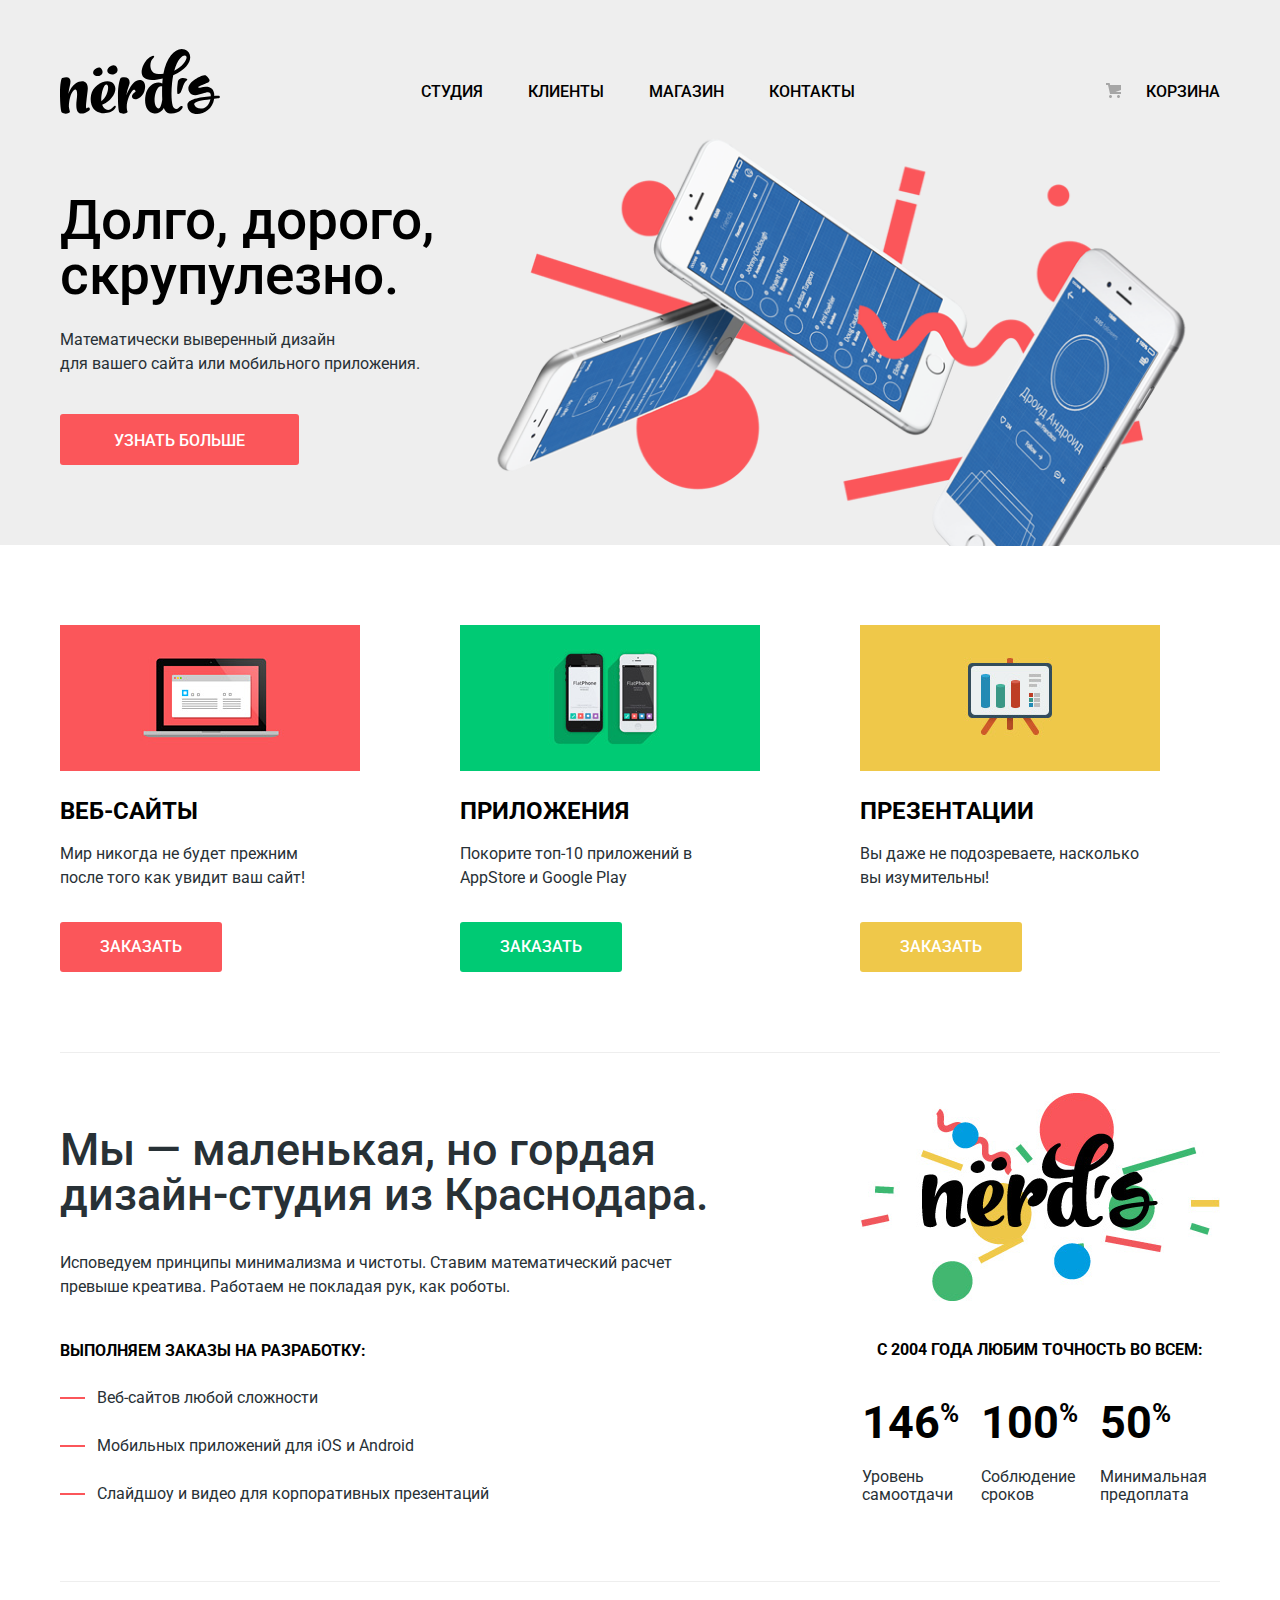
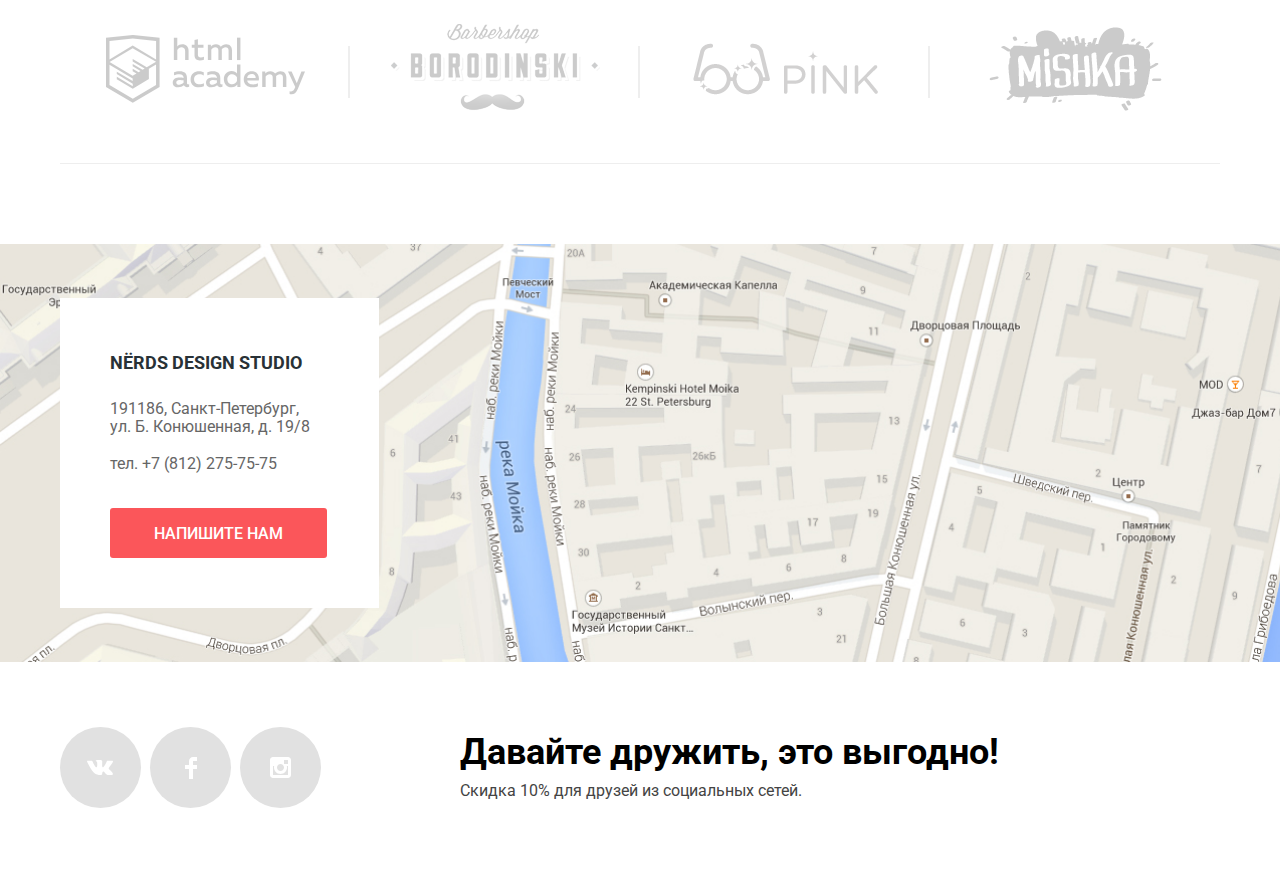
==== index.html @ edcdc03e "Закончил пиксель перфект на главной и каталоге" ====
<!DOCTYPE html>
<html class="page" lang="ru">
  <head>
    <meta charset="utf-8">
    <title>HTML Academy: Нёрдс</title>
    <link href="https://fonts.googleapis.com/css2?family=Roboto:wght@400;500;700&display=swap" rel="stylesheet">
    <link rel="stylesheet" type="text/css" href="css/style.css">
  </head>
  <body class="page-body">
    <header class="main-header">
      <div class="wrapper">
        <nav class="header-nav">
          <a class="header-logo" href="#">
            <svg width="160" height="66" viewBox="0 0 160 66" fill="none" xmlns="http://www.w3.org/2000/svg">
              <path class="nerds-logo" fill-rule="evenodd" clip-rule="evenodd" d="M48.031 24.783C51.682 28.757 59.647 25.158 57.062 19.861C55.336 16.305 52.75 17.13 50.904 18.041C47.208 19.82 46.509 23.088 48.031 24.783ZM42.105 22.002C44.481 26.868 37.168 30.173 33.813 26.523C32.415 24.968 33.058 21.963 36.449 20.33C38.146 19.494 40.522 18.734 42.105 22.002ZM157.936 50.374C156.715 50.5332 155.442 50.6425 154.221 50.7474L154.179 50.751V50.807C151.764 68.171 127.991 71.038 127.4 57.406C127.131 51.239 138.993 49.456 150.798 48.318C151.007 42.9112 147.233 44.1234 142.648 45.5959C137.829 47.1437 132.115 48.979 129.19 43.717C124.171 34.692 143.822 25.779 145.918 27.615C152.271 33.1766 149.4 34.2063 144.727 35.8824L144.539 35.95C135.049 39.36 138.748 40.057 140.028 39.676C147.597 37.423 154.394 38.636 154.34 47.993C154.955 47.9419 155.557 47.9025 156.154 47.8634L156.154 47.8634C156.807 47.8207 157.452 47.7784 158.097 47.722C160.403 47.507 160.564 50.157 157.936 50.374ZM150.422 51.13C141.298 52.158 133.409 53.566 134.269 56.485C135.985 62.058 147.846 63.303 150.422 51.13ZM117.79 34.23C116.975 39.88 116.996 45.881 117.678 45.918C118.012 45.937 119.982 45.572 120.617 44.411C121.226 43.2934 121.794 41.7543 122.388 40.141L122.388 40.1409L122.388 40.1409L122.388 40.1408L122.388 40.1407L122.388 40.1406L122.388 40.1405C123.586 36.8907 124.895 33.3397 126.883 32.324C129.725 30.873 118.795 27.279 117.79 34.23ZM28.883 62.666C20.964 68.004 14.664 66.825 16.671 51.818C18.121 40.914 15.723 40.297 13.549 42.376C10.704 45.073 8.921 52.099 8.865 58.788C9.12323 60.3951 9.45828 61.9889 9.869 63.564C10.203 65.194 4.962 66.879 1.895 64.575C0.837 63.79 0 55.865 0 45.131C0 36.307 1.171 30.236 2.23 29.956C10.259 27.765 11.542 31.304 9.813 37.937C9.12537 40.5343 8.65871 43.1851 8.418 45.861C10.091 41.197 12.489 37.376 15.221 35.688C22.637 31.024 28.826 33.215 27.655 42.489C25.648 59.069 25.481 61.316 27.265 60.024C29.496 58.45 30.945 61.262 28.883 62.666ZM41.766 65.142C47.176 65.761 52.807 64.074 54.982 60.59C56.821 57.667 55.316 56.655 53.197 59.015C48.737 64.131 44.109 61.826 42.158 56.655L42.66 56.487C52.082 52.721 57.992 42.493 54.257 36.704C49.126 28.723 33.069 35.86 31.061 47.045C29.221 57.386 34.016 64.299 41.766 65.142ZM41.377 53.172C47.232 49.013 49.183 39.852 47.566 37.267C45.838 34.57 42.492 38.784 41.321 49.013C41.21 50.474 41.21 51.878 41.377 53.172ZM77.125 51.051C79.188 50.376 81.494 48.499 83.091 45.992C83.538 45.289 83.914 44.657 84.43 43.012C84.3675 43.2111 84.3915 43.1204 84.4509 42.8953C84.5588 42.4863 84.7839 41.6335 84.82 41.271C84.82 41.215 84.876 40.932 84.932 40.822C86.157 33.965 81.921 30.086 76.065 33.009C72.776 34.638 68.706 40.822 66.253 47.51C66.866 43.912 67.925 40.484 69.096 37.111C71.103 31.154 67.368 28.119 60.956 29.862C59.896 30.143 57.945 37.955 57.945 46.779C57.945 57.513 58.503 63.695 59.562 64.483C62.628 66.843 68.092 65.101 67.535 63.527C67.3189 62.9291 67.1554 62.3284 66.9926 61.7303L66.977 61.673C66.977 61.504 66.977 61.335 66.922 61.167C65.861 54.196 69.933 44.532 73.278 41.946C74.17 41.215 75.396 41.721 75.564 43.632C72.832 44.981 71.94 47.342 71.94 48.353C71.94 51.107 74.727 51.781 77.125 51.051Z" fill="black"/>
              <path  class="nerds-logo" fill-rule="evenodd" clip-rule="evenodd" d="M113.207 27.161C112.726 29.6539 112.354 32.1666 112.092 34.692C111.033 44.752 111.48 53.688 112.705 57.678C113.431 59.815 116.162 62.624 118.783 59.701C121.626 56.498 124.75 58.352 120.957 62.117C118.617 64.422 114.268 65.995 109.918 65.545C106.795 65.152 104.9 63.13 103.784 60.04C103.34 60.938 102.837 61.725 102.224 62.342C100.105 64.535 97.539 65.772 94.25 65.434C87.613 64.704 83.712 57.511 85.551 47.281C87.503 36.49 96.87 32.556 102.279 35.424C102.391 34.075 102.502 32.725 102.614 31.32C102.642 31.1795 102.655 31.039 102.669 30.8985C102.683 30.758 102.697 30.6175 102.724 30.477C101.079 30.8387 99.424 31.1575 97.762 31.433C73.787 35.423 82.04 15.864 87.894 10.75C94.53 5.017 95.254 8.895 93.191 10.188C89.511 12.548 87.894 26.093 98.432 26.093C100.161 26.093 101.778 25.981 103.394 25.812C106.685 7.49 116.665 -1.391 124.75 1.532C133.726 4.792 132.779 19.067 113.207 27.161ZM102.279 51.554C102.055 48.012 102.055 44.022 102.112 39.918C102.112 39.6576 102.127 39.3974 102.141 39.1449C102.155 38.9068 102.168 38.6754 102.168 38.457C98.822 36.939 95.533 42.11 94.695 49.249C93.749 57.622 97.483 62.062 99.603 60.04C101.22 58.409 102.056 53.237 102.279 51.554ZM126.365 8.389C124.581 5.747 118.058 8.951 114.267 22.721C123.802 18.167 127.593 10.299 126.365 8.389Z" fill="black"/>
            </svg>
          </a>
          <ul class="main-nav">
            <li class="main-nav-item"><a href="#">Студия</a></li>
            <li class="main-nav-item"><a href="#">Клиенты</a></li>
            <li class="main-nav-item"><a href="catalog.html">Магазин</a></li>
            <li class="main-nav-item"><a href="#">Контакты</a></li>
          </ul>
          <a class="cart" href="#">Корзина</a>  
        </nav>
      </div>
    </header>

    <main class="index-main">
     
      <h1 class="visually-hidden">Дизайн студия Nerds</h1>

      <section class="promo">
        <div class="wrapper">
          <div class="slider">
              <div class="slide slide1 active-slide">
                <div class="promo-logo">
                  <img src="img/nerds-index-slide1 1.png" width="760" height="431" alt="">
                </div>
                <div class="promo-text">
                  <h2 class="visually-hidden">Описание студии Nerds</h2>
                  <p class="promo-title">Долго, дорого, скрупулезно.</p>
                  <p>Математически выверенный дизайн <br>
                  для вашего сайта или мобильного приложения.</p>
                  <a class="btn btn-primary" href="catalog.html">Узнать больше</a>
                </div>  
              </div>  
            <div class="slide slide2">
              <div class="promo-logo">
                <img src="img/nerds-index-slide2 1.png" width="760" height="431" alt="">
              </div>
              <div class="promo-text">
                  <p class="promo-title">Любим математику как никто другой.</p>
                  <p>Никакого креатива, только математические формулы для расчета идеальных пропорций</p>
                  <a class="btn btn-primary" href="catalog.html">Узнать больше</a>
               </div>  
            </div> 
              <div class="slide slide3">
                <div class="promo-logo">
                  <img src="img/nerds-index-slide3 1.png" width="760" height="431" alt="">
                </div>
                <div class="promo-text">
                    <p class="promo-title">Только ночь, только хардкор</p>
                    <p>Работать днем, как все? Мы против этого.<br>
                      Ближе к полуночи работа только начинается.</p>
                    <a class="btn btn-primary" href="catalog.html">Узнать больше</a>
                  </div>  
              </div>
            </div>
          </div>  
          </div>
        </div>   
      </section>

    <section class="service wrapper">
      <h2 class="visually-hidden">Услуги студии Nerds</h2>
      <ul class="service-list">
        <li class="service-list-item">
          <img src="img/web-site.png" width="300" height="146" alt="web-сайты">
          <h3 class="service-title">Веб-сайты</h3>
          <p>Мир никогда не будет прежним после того как увидит ваш сайт!</p>
          <a href="#" class="btn btn-primary">Заказать</a>
        </li>
        <li class="service-list-item">
          <img src="img/app.png" width="300" height="146" alt="Мобильные приложения">
          <h3 class="service-title">Приложения</h3>
          <p>Покорите топ-10 приложений в AppStore и Google Play</p>
          <a href="#" class="btn btn-order-app">Заказать</a>
        </li>
        <li class="service-list-item">
          <img src="img/presentation.png" width="300" height="146" alt="Презентации">
          <h3 class="service-title">Презентации</h3>
          <p>Вы даже не подозреваете, насколько вы изумительны!</p>
          <a href="#" class="btn btn-order-presentation">Заказать</a>
        </li>
      </ul>
    </section>

    <section class="about-us  wrapper">
      <h2 class="visually-hidden">Информаия о студии Nerds</h2> 
        <div class="about-us-info">
          <div class="about-us-describe">
            <p class="about-us-title">Мы — маленькая, но гордая дизайн-студия из Краснодара.</p>
            <p class="about-us-text">Исповедуем принципы минимализма и чистоты. Ставим математический расчет превыше креатива. Работаем не покладая рук, как роботы.</p>
          </div>
          <div class="about-us-services">
            <p class="about-us-subtitle">Выполняем заказы на разработку:</p>
            <ul class="product-list">
               <li class="product-list-item">Веб-сайтов любой сложности</li>
               <li class="product-list-item">Мобильных приложений для iOS и Android</li>
               <li class="product-list-item">Слайдшоу и видео для корпоративных презентаций</li>
             </ul> 
         </div>
        </div>
        <div class="about-us-media">
          <div class="about-us-logo">
            <img src="img/nerds-illustration.png" width="360" height="280" alt="Логотип">
          </div>
          <div class="about-us-static">
            <p class="about-us-subtitle">С 2004 года Любим точность во всем:</p>
            <table class="stats">
              <tr>
                <th>146<sup>%</sup></th>
                <th>100<sup>%</sup></th>
                <th>50<sup>%</sup></th>
              </tr>
              <tr>
                <td>Уровень самоотдачи</td>
                <td>Соблюдение сроков</td>
                <td>Минимальная предоплата</td>
              </tr>
            </table>
          </div>
        </div>
    </section>

    <section class="our-clients wrapper">
      <h2 class="visually-hidden">Клиенты студии Nerds</h2>
      <ul class="our-clients-list">
        <li class="our-clients-item">
          <a href="https://htmlacademy.ru/intensive/htmlcss">
            <img src="img/html-academy-logo.svg" width="199" height="67" alt="Логотип HTML-Academy">
          </a>
        </li>
        <li class="our-clients-item">
          <a href="#">
            <img src="img/borodinsky-logo.png" width="209" height="90" alt="Логотип барбершопа">
          </a>
        </li>
        <li class="our-clients-item">
          <a href="#">
            <img src="img/pink-logo.png" width="185" height="52" alt="Логотп pink">
          </a>
        </li>
        <li class="our-clients-item">
          <a href="#">
            <img src="img/mishka-logo.png" width="173" height="84" alt="Логотип Mishka">
          </a>
        </li>
      </ul>
    </section>
  </main>

    <footer class="footer">
      <div class="footer-map">
        <div class="wrapper">
          <section class="footer-contacts">
            <h2 class="visually-hidden">Контакты дизайн-студии Nerds</h2>
            <h3 class="footer-title">NЁRDS DESIGN STUDIO</h3>
            <p class="footer-addres">191186, Санкт-Петербург,<br>
            ул. Б. Конюшенная, д. 19/8</p>
            <a class="footer-phone-number" href="tel:+78122757575">тел. +7 (812) 275-75-75</a>
            <a class="btn btn-primary"href="#">Напишите нам</a>
          </section>
        </div>
      </div>
      <section class="footer-social wrapper">
        <div class="footer-social-info">
          <h2 class="footer-social-title">Давайте дружить, это выгодно!</h2>
          <p>Скидка 10% для друзей из социальных сетей.</p>
        </div>
        <ul class="social-links">
          <li class="social-link-item">
            <a class="social-btn" href="#">
              <svg width="27" height="15" viewBox="0 0 27 15" fill="none" xmlns="http://www.w3.org/2000/svg">
              <path d="M16.138 11.51C17.094 11.201 18.318 13.55 19.621 14.449C20.599 15.13 21.348 14.983 21.348 14.983L24.821 14.933C24.821 14.933 26.636 14.821 25.778 13.379C25.707 13.259 25.275 12.31 23.193 10.357C21.016 8.31404 21.311 8.64504 23.932 5.11304C25.529 2.96004 26.168 1.64504 25.968 1.08504C25.776 0.546037 24.603 0.686037 24.603 0.686037L20.69 0.713037C20.309 0.714037 19.986 0.832037 19.839 1.22804C19.836 1.23204 19.218 2.89404 18.394 4.30704C16.653 7.29604 15.958 7.45504 15.67 7.26804C15.009 6.83504 15.176 5.53104 15.176 4.60404C15.176 1.70704 15.608 0.499037 14.33 0.187037C13.903 0.0830374 13.591 0.0150374 12.502 0.00503741C11.11 -0.0159626 9.92797 0.00503743 9.25797 0.334037C8.81297 0.557037 8.47197 1.04604 8.67897 1.07404C8.93897 1.10904 9.52197 1.23404 9.83397 1.66004C10.235 2.21204 10.223 3.44904 10.223 3.44904C10.223 3.44904 10.452 6.86004 9.68297 7.28304C9.15497 7.57304 8.43297 6.98104 6.87997 4.26704C6.08697 2.87904 5.48797 1.34504 5.48797 1.34504C5.48797 1.34504 5.37197 1.06004 5.16197 0.904037C4.91197 0.719037 4.56197 0.660037 4.56197 0.660037L0.84797 0.684037C0.84797 0.684037 0.28997 0.700037 0.0849697 0.946037C-0.0970303 1.16404 0.0699697 1.61404 0.0699697 1.61404C0.0699697 1.61404 2.97897 8.49504 6.27297 11.961C9.29297 15.143 12.725 14.932 12.725 14.932H14.28C14.28 14.932 14.749 14.878 14.989 14.62C15.213 14.38 15.203 13.929 15.203 13.929C15.203 13.929 15.172 11.82 16.138 11.51Z" fill="white"/>
              </svg>
            </a>
          </li>
          <li class="social-link-item">
            <a class="social-btn" href="#">Фейсбук
              <svg width="12" height="22" viewBox="0 0 12 22" fill="none" xmlns="http://www.w3.org/2000/svg">
                <path d="M12 4V0H8C5.79086 0 4 1.79086 4 4V8H0V12H4V22H8V12H12V8H8V4H12Z" fill="white"/>
              </svg>
            </a>
          </li>
          <li class="social-link-item">
            <a  class="social-btn social-inst"href="#">Инстаграм
              <svg width="21" height="21" viewBox="0 0 21 21" fill="none" xmlns="http://www.w3.org/2000/svg">
                <path fill-rule="evenodd" clip-rule="evenodd" d="M3 0H18C19.65 0 21 1.35 21 3V18C21 19.65 19.65 21 18 21H3C1.35 21 0 19.65 0 18V3C0 1.35 1.35 0 3 0ZM14 10.5C14 8.57 12.43 7 10.5 7C8.57 7 7 8.57 7 10.5C7 12.43 8.57 14 10.5 14C12.43 14 14 12.43 14 10.5ZM3 18V9H4.181C4.0626 9.49127 4.00186 9.99467 4 10.5C4 14.0899 6.91015 17 10.5 17C14.0899 17 17 14.0899 17 10.5C16.9986 9.99464 16.9379 9.49118 16.819 9H18V18H3ZM14 7H18V3H14V7Z" fill="white"/>
              </svg>
 
            </a>
          </li>
        </ul>
      </section>
    </footer>

      <section class="modal">
        <h2 class="modal-title">Напишите нам</h2>
        <form class="login-form" action="https://echo.htmlacademy.ru" method="post">
          <div class="double-form-group">
            <div class="form-group">
              <label class="" for="name">Ваше имя</label>
              <input class="" id="name" type="text" name="login" placeholder="Имя Фамилия">  
            </div>
            <div class="form-group">
              <label class="" for="email">Ваш e-mail</label>
              <input class="" id="email" type="email" name="login" placeholder="email@example.com">  
            </div>
          </div>
          <div class="form-group">
            <label class="" for="message">Текст письма:</label>
            <textarea class="" id="message" name="message"  type="text" placeholder="В свободной форме"></textarea>  
          </div>
            <button class="btn btn-primary" type="submit">Отправить</button>
        </form>
        <button type="button" class="close-btn">Закрыть</button>
      </section>  
  </body>
</html>
---- css/style.css ----
/* Variables */

:root {
  --basic-black: #000000;
  --basic-extra-dark: #283136;
  --basic-light-dark: #444444;
  --special-opacity-black: rgba(0, 0, 0, 0.4);
  --logo-active-color: #A6A6A6;
  --basic-black-darken: #666666;
  --basic-grey: #eeeeee;
  --basic-dark-grey:#DFDFDF;
  --basic-extra-grey: #D5D5D5;
  --basic-white: #ffffff;
  --special-black-opacity:rgba(0, 1, 1, 0.1);
  --special-black-opacity-25:rgba(0, 1, 1, 0.25);
  --special-black-opacity-30: rgba(0, 0, 0, 0.3);
  --special-black-opacity-60: rgba(0, 0, 0, 0.6);
  --special-white-opacity: rgba(255,255,255, 0.3);
  --special-color-for-icon-sort: #231F20;
  --special-red: #FB565A;
  --special-dark-red: #E74246;
  --special-extra-red: #D7373B;
  --special-yellow: #EFC84A;;
  --special-dark-yellow: #EAB534;;
  --special-extra-yellow: #E5A722;
  --special-green: #00CA74;
  --special-dark-green: #00BC6C;
  --special-extra-green: #00AA62;
  --special-form-border-inactiv: #D7DCDE;
  --special-form-border-hover: #B4B9BB;
  --special-form-border-error: #E74246;
  --special-social--inactive: #E1E1E1;
  --special-pagination-border: #DBDBDB;
  --special-radio-button-normal-color: rgba(77, 77, 77, 0.4);
  --special-radio-button-hover-color:  rgba(77, 77, 77, 1);
  --special-radio-button-disabled-color: rgba(77, 77, 77, 0.1);
  --special-range-color: #f1f1f1;
  --special-range-scale: #d7dcde;
  --special-range-progress-color: #00ca74;
  --special-range-toggle: #ababab;
  --special-range-toggle-shadow: #cfcfcf;
}

/* Basic-style */

.page-body{
    font-family: 'Roboto', Arial, sans-serif;
    font-size: 16px;
    line-height: 24px;
    font-weight: normal;
    color: var(--basic-extra-dark);
    background-color: var(--basic-white);
    margin: 0;
    min-height: 100%;
    display: grid;
    grid-template-rows: min-content 1fr min-content;
    align-content: start;  
}

.page{
    height: 100%;
}

.index-main{
    padding: 0 0 80px 0;
}

a{
    text-decoration:none;   
}

button{
    border: none;
}

/* position-style */

img{
    max-width: 100%;
    height: auto;
}

.wrapper{
    width: 1160px;
    padding: 0 20px;
    margin: 0 auto;
}

.visually-hidden{
    position: absolute;
    width: 1px;
    height: 1px;
    margin: -1px;
    border: 0;
    padding: 0;
    white-space: nowrap;
    clip-path: inset(100%);
    clip: rect(0 0 0 0);
    overflow: hidden;
}

/* style-btn and btn-active */

.btn{
    display: inline-block;
    text-align: center;
    padding: 19px 44px 19px 44px;
    border-radius: 3px;
    color: var(--basic-white);
    border: none;
    font-weight: 500;
    font-size: 16px;
    line-height: 18px;
    text-transform: uppercase;
    font-family: inherit;
}

.promo-text .btn{
    padding: 18px 54px 15px 54px;
}

.footer-contacts .btn{
    padding: 17px 44px 15px 44px;
}

.service-list-item .btn{
    padding: 16px 40px;
}

.filter-form .btn{
    padding: 18px 89px;
}

.product-info .btn{
    padding: 16px 75px;
}

.btn-primary{
    background-color: var(--special-red);
}

.btn-primary:hover{
    background-color: var(--special-dark-red);
}

.btn-primary:active{
    background-color: var(--special-extra-red);
    box-shadow: inset 0 3px 0 var(--special-black-opacity);
    color: var(--special-white-opacity)
}

.btn-secondary{
    background-color:var(--basic-grey);
    color:var(--basic-black);
}

.btn-secondary:hover{
    background-color: var(--basic-dark-grey);
}

.btn-secondary:active,
.btn-secondary:focus{
    background-color: var(--basic-extra-grey);
    box-shadow: inset 0 3px 0 var(--special-black-opacity);
    color: var(--special-white-opacity);
    outline:none;
}

/* style-btn and btn-active кнопки секции сервис */

.btn-order-app{
    background-color: var(--special-green);
}

.btn-order-app:hover{
    background-color: var(--special-dark-green);
}

.btn-order-app:active{
    background-color: var(--special-extra-green);
    box-shadow: inset 0 3px 0 var(--special-black-opacity);
    color: var(--special-white-opacity)
}

.btn-order-presentation{
    background-color: var(--special-yellow);
}

.btn-order-presentation:hover{
    background-color: var(--special-dark-yellow);
}

.btn-order-presentation:active{
    background-color: var(--special-extra-yellow);
    box-shadow: inset 0 3px 0 var(--special-black-opacity);
    color: var(--special-white-opacity)
}

/* style */
/* header-style */

.main-header{
    background-color: var(--basic-grey);
    margin: 0;
    padding-top: 48px;
}

.main-header .main-nav{
    list-style: none;
    margin: 0;
    margin-top: 15px;
    padding: 0;
}

.cart,
.main-nav-item a{
    color: var(--basic-black);
    font-weight: 500;
    font-size: 16px;
    line-height: 30px;
    text-transform: uppercase;
}

.cart:hover,
.main-nav-item a:hover{
    color: var(--special-red);
}

.main-nav-item{
    position: relative;
}

.cart:active,
.main-nav-item a:active{
    color: var(--special-black-opacity-30);
}

.main-nav-item.active a::before{
    position: absolute;
    bottom: -13px;
    left: 0;
    content: "";
    width: 100%;
    height: 2px;
    background-color: var( --special-red);
}

.cart{
    display: inline-block;
    position: relative;
    padding-left: 25px;
    margin-top: 15px;
}

.cart::before{
    content: "";
    width: 15px;
    height: 15px;
    background-image: url(../img/cart-icon.svg);
    background-position: center center;
    background-repeat: no-repeat;
    position: absolute;
    top: 6px;
    left: -15px;
}

/* grid-header */

.header-nav{
    display: flex;
    align-items: center;
}

.main-nav{
    display: flex;
    flex-wrap: wrap;
    align-items: center;
}

.main-nav-item{
    margin-right: 45px;
}

.main-nav-item:last-child{
    margin-right: 0;
}

.header-logo{
    margin-right: 201px;
}

.header-logo:active .nerds-logo{
    fill: var(--logo-active-color);
}
.cart{ 
    margin-left: auto;
}

/* promo-style */

.promo{
    background-color: var(--basic-grey);
    padding:0;
}

.promo .promo-title{
    font-weight: 500;
    font-size: 55px;
    line-height: 55px;
    color: var(--basic-black);
    margin: 0 0 25px 0;
}

/* grid-promo */

.slide1,
.slide3{
    display: grid;
    grid-template-columns: 404px 749px;
    width: inherit;
}

.slide2{
    display: grid;
    grid-template-columns: repeat(6,160px);
    column-gap: 40px;
}

.slide2 .promo-logo{
    grid-column-start: 3;
    grid-column-end: -1;
    grid-row-start: 1;
    grid-row-end: 2;
}

.slide2 .promo-text{
    grid-column-start: 1;
    grid-column-end: 4;
    grid-row-start: 1;
    grid-row-end: 2;
    z-index: 10;
}

.promo-logo img{
    display: block;
}

.promo-text{
    order: -1;
    padding: 72px 0 15px 0;
}

.promo p{
    margin: 0 0 38px 0;
}

.slider{
    position: relative;
    width: 100%;
    min-height: 424px;
}

.slide{
    position: absolute;
    left: 0px;
    top: 0px;
    width: 100%;
    height: 100%;
    opacity: 0;
    z-index: 1;
}

.active-slide{
    opacity: 1;
    z-index: 2;
}

/*#r_2:checked .slider-box-2{
    order: 10;
}*/
/* service-style */

.service{
    padding: 80px 0;
}

.service-title{
    font-weight: bold;
    font-size: 24px;
    line-height: 30px;
    text-transform: uppercase;
    color: var(--basic-black);
    margin: 0 0 16px 0;
}

.service-list{
    list-style: none;
    padding: 0;
    margin: 0;
}

.service-list-item{
    width: 300px;
}

.service-list-item p{
    margin: 0 0 32px 0;
    padding-right: 19px;
}

.service-list-item img{
    width: 100%;
    margin: 0 0 18px 0;
}

/* service-grid */

.service-list{
    display: grid;
    grid-template-columns: repeat(3 ,300px);
    gap: 30px 100px;
}

/* about-us-style */

.about-us-title,
.about-us-subtitle,
.about-us-text{
    margin: 0;
}

.about-us{
    padding: 40px 0 68px 0;
    border-bottom: 1px solid var(--basic-grey) ;
    border-top: 1px solid var(--basic-grey) ;
}

.about-us-title{
    font-weight: 500;
    font-size: 45px;
    line-height: 45px;
    margin-bottom: 34px;
}

.about-us-subtitle{
    font-weight: bold;
    text-transform: uppercase;
    color: var(--basic-black);
    margin-bottom: 23px;
}

.about-us-static .about-us-subtitle{
    padding-left: 17px;
}

.product-list{
    list-style: none;
    margin: 0;
    padding-left: 37px;
}

.stats{
    border: none;
    width: 100%;
}

.product-list .product-list-item{
    position: relative;
    margin-bottom: 24px;
}

.product-list .product-list-item:last-child{
    margin-bottom: 0px;
}

.product-list-item::before{
    content: " ";
    position: absolute;
    top: 50%;
    left: -37px;
    transform: translateY(-50%);
    height: 2px;
    width: 25px;
    background-color: var(--special-red);
}

.stats th{
    color: var(--basic-black);
    font-size: 45px;
    line-height: 64px;
    text-align: left;
    font-weight: bold;
    padding: 4px 0px;
    width: 120px;
}

.stats td{
    line-height: 18px;
    padding: 7px 0px;
}

th sup{
    font-weight: bold;
    font-size: 26px;
    line-height: 40px;
    color: inherit;
}

/* about-us-grid */

.about-us{
    display: flex;
    justify-content: space-between;
}

.about-us-info{
    padding-top: 34px;
    max-width: 651px;
}

.about-us-media{
    width: 360px;
}

.about-us-info,
.about-us-media{
    display: flex;
    flex-direction: column;
}

.about-us-services{
    padding-top: 40px;
}

.about-us-static{
    padding: 30px 0 0 0;
}

/* our-clients-style */

.our-clients{
    padding: 42px 0;
    border-bottom: 1px solid var(--basic-grey);
}

.our-clients-list{
    list-style: none;
    padding: 0;
    margin: 0;
}

.our-clients-item:not(:last-child):not(:nth-child(4n))::after{ 
   content: "";
   position: absolute;
   right: 0;
   top: 22px;
   width: 2px;
   height: 52px;
   background-color: var(--basic-grey);
}

.our-clients-item a{
    opacity: 0.2;
}

.our-clients-item:hover a{
    opacity: 1;   
}

.our-clients-item:active a{
    opacity: 0.2;   
}

/* our-clients-grid */

.our-clients-list{
    display: grid;
    grid-template-columns: repeat(4,1fr);
    gap: 20px 0;
}

.our-clients-item{
    position: relative;
    display: flex;
    justify-content: center;
    align-items: center;
}

/* footer-contacts-style */

.footer-map{
    padding: 54px 0;
    background-color: #B4B9BB;
    background-image: url(../img/map.png);
    background-size: cover;
    background-repeat: no-repeat;
}

.footer-contacts{
    background-color: var(--basic-white);
    width: 219px;
    padding: 50px;
}

.footer-contacts .footer-title{
    font-weight: bold;
    font-size: 18px;
    line-height: 30px;
    text-transform: uppercase;
    margin: 0 0 22px 0;
}

.footer-contacts .footer-addres{
    line-height: 18px;
    color: var(--basic-black-darken);
    margin: 0 0 16px 0;
}

.footer-contacts .footer-phone-number{
    display: inline-block;
    color: var(--basic-black-darken);
    font-family: inherit;
    font-weight: normal;
    font-size: 16px;
    line-height: 18px; 
    margin: 0 0 35px 0;
}

.footer-social-title{
    font-weight: bold;
    font-size: 36px;
    line-height: 36px;
    color: var(--basic-black);
    margin: 0 0 10px 0;
}

.footer-social-info p{
    margin: 0;
}

.footer-social{
    font-size: 16px;
    line-height: 22px;
    color: var(--basic-light-dark);
    padding: 65px 0;
}

.social-links{
    display: flex;
    list-style: none;
    padding: 0;
    margin: 0;
}

.social-link-item{
    justify-content: center;
    align-items: center;
}

.social-btn{
    display: flex;
    justify-content: center;
    align-items: center;
    width: 81px;
    height: 81px;
    border-radius:50%;
    font-size: 0;
    background-color: var(--special-social--inactive);
}

.social-btn:hover{
    background-color: var(--special-dark-red);
}

.social-btn:active{
    background-color: var(--special-extra-red);
    box-shadow: inset 0 3px 0 rgba(0, 1, 1, 0.1);
}

.social-btn:active svg{
    opacity: 0.3;
}

/* footer-grid */

.footer-social{
    display: flex;
    align-items: center;
}

.footer-social-info{
    order: 2;
}

.social-links{
    display: flex;
    min-width: 261px;
    justify-content: space-between;
    margin: 0 139px 0 0;
}

/* modal-grid */
.double-form-group{
    display: flex;
    flex-wrap: wrap;
    justify-content: space-between;
}

.double-form-group .form-group{
    width: 360px;
}

/* modal-style */

.modal{
    position: fixed;
    display: none;
    top: 50%;
    left: 50%;
    transform: translate(-50% , -50%);
    width: 960px;
    box-sizing: border-box;
    padding: 63px 99px 84px 100px;
    background-color: var(--basic-white);
    box-shadow: 0 20px 40px var(--special-opacity-black);
    z-index: 100;
}

.modal-title{
    font-weight: bold;
    font-size: 45px;
    line-height: 53px;
    margin: 0;
    margin-bottom: 37px;
}

.form-group{
    margin-bottom: 34px;
}

.form-group label{
    color: var(--basic-black);
    font-weight: bold;
    font-size: 16px;
    line-height: 18px;
}

.form-group input,
.form-group textarea{
  font: inherit;
  color: var(--basic-light-dark);
  font-weight: normal;
  box-sizing: border-box;
  width: 100%;
  height: 50px;
  padding: 16px 14px 16px 16px;
  border: 2px solid var(--special-form-border-inactiv);
  border-radius: 3px;
}

.form-group textarea{
    display: block;
    min-height: 118px;
    resize:none;
}

/* modal-style-form-interective */

.form-group input:hover,
.form-group textarea:hover{
    border-color: var(--special-form-border-hover);
}

.form-group input:focus,
.form-group textarea:focus{
    border-color: var(--basic-black);
}

.form-group input[type="email"]:invalid{
    border-color: var(--special-dark-red);
}

/* сетка каталога */

.catalog-main-grid{
    display: grid;
    grid-template-columns: 360px 1fr;
    column-gap: 40px;
    padding: 55px 0 60px 0;
}

.catalog-list{
    display: grid;
    grid-template-columns: repeat(2, 358px);
    gap: 30px 40px;
}

.sort-grid{
    display: flex;
    align-items: center;
    margin-bottom: 48px;
}

.catalog-sort{
    margin: 0 0 0 auto;
    display: flex;  
}

.catalog-sort-item{
    margin-right: 24px;
}

.catalog-sort .catalog-sort-item:nth-last-child(2){
    margin: 0 18px 0 27px;
}

.catalog-sort .catalog-sort-item:last-child{
    margin-right: 0;
}

/* стили каталога */

.catalog-title-section{
    background-color: var(--basic-grey);
}

.catalog-title{
    font-weight: 500;
    font-size: 55px;
    line-height: 55px;
    padding: 73px 0 108px 0;
    margin: 0;
    color: var(--basic-black);
    text-align: center;
}

.catalog_main{
    padding: 0;
}

.filter-form fieldset{
    border: none;
    padding: 0;
    margin: 0 0 49px 0;
}

.filter-form legend{
    font-weight: bold;
    font-size: 18px;
    line-height: 30px;
    color: var(--basic-black);
    margin-bottom: 16px;
    text-transform: uppercase;
}

.filter-form .price-legend{
    margin-bottom: 48px;
}

.filter-form-list{
    list-style: none;
    padding: 0;
    margin: 0;
    font-weight: normal;
    font-size: 16px;
    line-height: 19px;
    color: var(--basic-extra-dark);
}

/* стили чекбоксов и радиокнопок */

.filter-option label{
    position: relative;
    padding-left: 36px;
}

.filter-input-radio + label::before{
    content: "";
    position: absolute;
    top: -2px;
    left: 0px;
    width: 18px;
    height: 18px;
    border: 3px solid var(--special-radio-button-normal-color);
    border-radius: 50%;
}

.filter-input-radio:checked + label::after{
    content: "";
    position: absolute;
    top: 4px;
    left: 6px;
    width: 12px;
    height: 12px;
    border-radius: 50%;
    background-color: var(--special-radio-button-normal-color);
}

.filter-input-checkbox + label::before{
    content: "";
    position: absolute;
    top: -3px;
    left: 0;
    width: 25px;
    height: 23px;
    background-image: url(../img/checkbox-off.svg);
    background-repeat: no-repeat;
    opacity: 0.4;
}

.filter-input-checkbox:checked + label::before{
    background-image: url(../img/checkbox-on.svg);    
}

.filter-input-radio:hover + label::before{
    border-color: var(--special-radio-button-hover-color);
}

.filter-input-radio:hover + label::after{
    background-color: var(--special-radio-button-hover-color);
}

.filter-input-checkbox:hover + label::before{
    opacity: 1;
}

.filter-input-radio:disabled + label::before,
.filter-input-radio:disabled + label::after,
.filter-input-checkbox:disabled + label::before{
    opacity: 0.1;
}

.filter-option:not(:last-child){
    margin-bottom: 21px;
}

.pagination{
    display: flex;
    list-style: none;
    padding:0;
    margin: 0;
}

.pagination-item{
    margin-right: 11px;
    box-sizing: border-box;
}

.pagination-item:last-child{
    margin-right: 0; 
}

.pagination-item a{
    display: flex;
    justify-content:center;
    align-items: center;
    min-height: 50px;
    min-width: 50px;
    box-sizing: border-box;
    font-weight: 500;
    font-size: 16px;
    line-height: 18px;
    color: var(--basic-black);
    text-transform: uppercase;
    padding: 4px 3px;
    background-color: var(--basic-grey);
    border-radius: 3px;
}

.pagination-item a:not(.active):hover{
    background-color: var(--basic-dark-grey);
}

.pagination-item a:not(.active):active{
    background-color: var(--basic-extra-grey);
    box-shadow: inset 0 3px 0 var(--special-black-opacity);
    color: var(--special-black-opacity-30);
}

.pagination-item .active{
    background-color: transparent;
    border: 3px solid var(--special-pagination-border);
}

.pagination-item:last-child a{
   min-width: 260px; 
}

.catalog-list{
    list-style: none;
    padding: 0;
    margin: 0;
    margin-bottom: 55px;
}

.catalog-item{
    position: relative;
    width: 360px;
    height: 619px;
    box-sizing: border-box;
    border-radius: 5px;
    overflow: hidden;
    border: 1px solid var(--special-black-opacity);
}

.catalog-item svg{
    display: block;
}

.catalog-item-browser{
    transition: opacity 300ms ease-out;
}

.catalog-item:hover{
    box-shadow: 0px 6px 15px var( --special-black-opacity-25);
}

.catalog-item:hover .catalog-item-browser{
    fill-opacity: 1;
}

.catalog-item:hover .product-info{
    opacity: 1;
} 

.catalog-item img{
    display: block;
}

.product-info{
    position: absolute;
    bottom: 0;
    left: 0;
    width: 100%;
    max-height: 80%;
    box-sizing: border-box;
    background-color: var(--basic-grey);
    padding: 14px 63px 44px 65px;
    text-align: center;
    overflow-y: auto;
    opacity: 0;
    transition: opacity 0.2s ease-out;
}

.product-info-title{
    font-weight: bold;
    font-size: 18px;
    line-height: 30px;
    color: var(--basic-black);
    margin: 0;
    margin-bottom: 12px;
    padding: 0;
    text-transform: uppercase;
}

.product-info-title a{
    font-size: inherit;
    color: inherit;
    line-height: inherit;
    font-weight: inherit;
}

.product-info-title a:hover{
    color: var(--special-red);
}

.product-info-title a:active{
    color: var(--special-black-opacity-30);
}

.product-info p{
    line-height: 18px;
    margin: 0;
    margin-bottom: 33px;
    padding: 0;
}

.catalog-sort{
    list-style: none;
    padding: 0;
}

.btn-sort{
    color: var(--special-black-opacity-30);
    font-size: 14px;
    line-height: 18px;
    text-transform: uppercase;
}

.btn-sort:hover{
    color: var(--special-black-opacity-60);
}

.btn-sort.btn-sort-active,
.btn-sort:active{
    color: var(--basic-black)
}

.sort-btn-up-icon:hover,
.sort-btn-down-icon:hover{
    fill-opacity: 1;
}

.sort-btn-up-icon:active,
.sort-btn-down-icon:active{
    fill: var( --special-color-for-icon-sort);
    fill-opacity: 1;
}

.icon-sort-active{
    fill: var( --special-color-for-icon-sort);
    fill-opacity: 1;
}

.subtitle-catalog-sort{
    font-weight: bold;
    font-size: 18px;
    line-height: 30px;
    margin: 0;
    text-transform: uppercase;
}

.close-btn{
    position: absolute;
    top: 50px;
    right: 50px;
    width: 21px;
    height: 21px;
    background-color: transparent;
    font-size: 0;
    opacity: 0.3;
    background:url(../img/close-cross.svg) no-repeat center center;
}

.close-btn:hover{
    opacity: 1;
}

.close-btn:active,
.close-btn:focus{
    outline: none;
    opacity: 0.1;
}

.range-filter{
    width: 260px;
  }
 
.range-controls{
    position: relative;
    height: 41px;
    background-color: var(--special-range-color);
    border-radius: 5px;
    margin-bottom: 15px;
    padding-top: 39px;
    padding-right: 20px;
    padding-left: 20px;
  }

  .range-controls .scale{
    height: 2px;
    background-color: var(--special-range-scale);
  }

  .range-controls .bar{
    width: 70%;
    height: 2px;
    background: var(--special-range-progress-color);
  }

  .range-controls .toggle{
    position: absolute;
    top: 31px;
    left: 0; 
    width: 16px;
    height: 16px;
    padding: 0;
    border: 7px solid var(--basic-white);
    background-color: var( --special-range-toggle);
    border-radius: 50%;
    box-shadow: 0 2px 1px 0 var( --special-range-toggle-shadow);
    cursor: pointer;
  }

  .range-controls .toggle-min{
    left: 18px;
  }
  
  .range-controls .toggle-max{
    left: 160px;
  }

  .price-controls{
    width: 260px;
    display: flex;
    justify-content: space-between;
  }

  .price-controls label{
    text-transform: uppercase;
    font-family: "Roboto", "Arial", sans-serif;
    font-size: 16px;
  }
  
  .price-controls input{
    width: 60px;
    padding: 10px;
    margin-left: 10px;
    text-align: center;
    color: #283136;
    border: none;
    border-radius: 5px;
    background: #f1f1f1;
    font-family: inherit;
    font-size: inherit;
  }
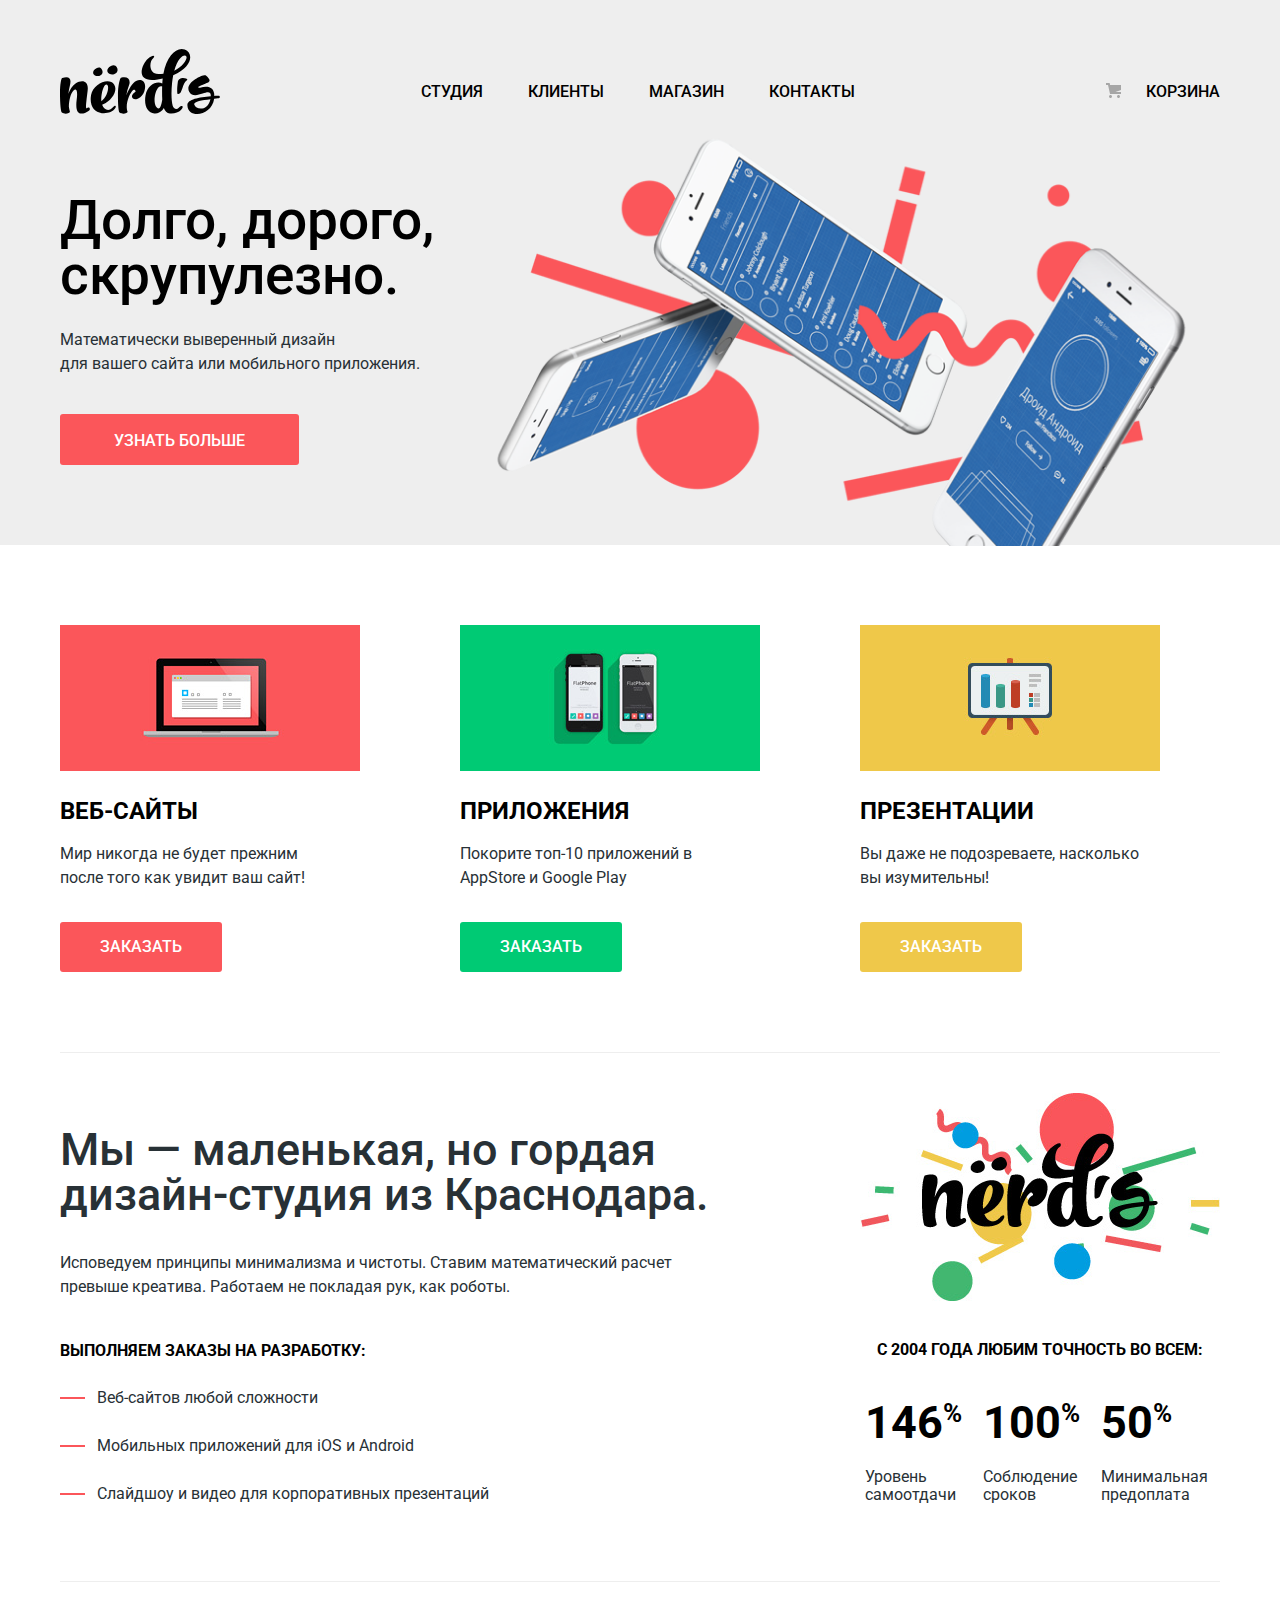
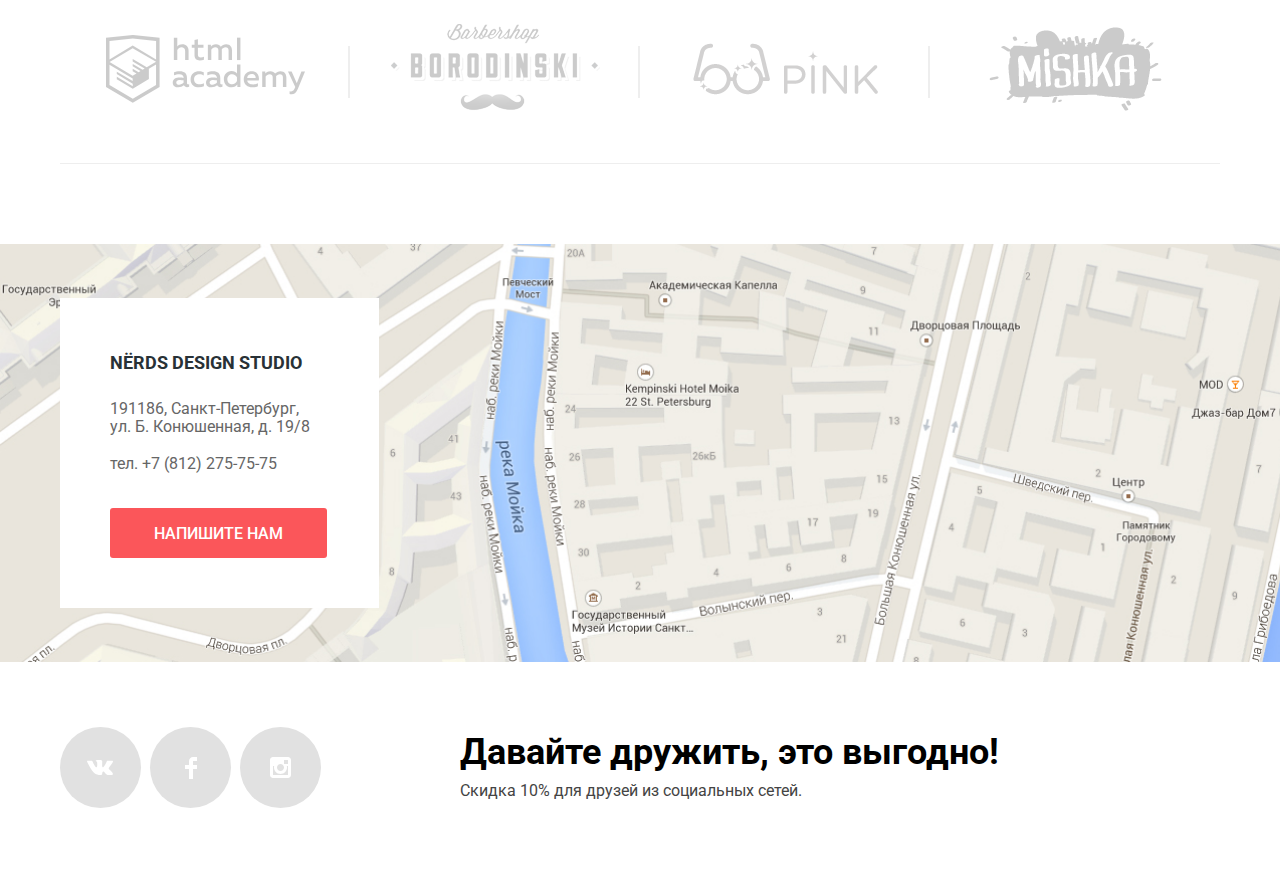
==== commit 2b5da123: "Завершил доступность главной" ====
--- a/index.html
+++ b/index.html
@@ -10,8 +10,8 @@
     <header class="main-header">
       <div class="wrapper">
         <nav class="header-nav">
-          <a class="header-logo" href="#">
-            <svg width="160" height="66" viewBox="0 0 160 66" fill="none" xmlns="http://www.w3.org/2000/svg">
+          <a class="header-logo">
+            <svg aria-hidden="true" focusable="false" width="160" height="66" viewBox="0 0 160 66" fill="none" xmlns="http://www.w3.org/2000/svg">
               <path class="nerds-logo" fill-rule="evenodd" clip-rule="evenodd" d="M48.031 24.783C51.682 28.757 59.647 25.158 57.062 19.861C55.336 16.305 52.75 17.13 50.904 18.041C47.208 19.82 46.509 23.088 48.031 24.783ZM42.105 22.002C44.481 26.868 37.168 30.173 33.813 26.523C32.415 24.968 33.058 21.963 36.449 20.33C38.146 19.494 40.522 18.734 42.105 22.002ZM157.936 50.374C156.715 50.5332 155.442 50.6425 154.221 50.7474L154.179 50.751V50.807C151.764 68.171 127.991 71.038 127.4 57.406C127.131 51.239 138.993 49.456 150.798 48.318C151.007 42.9112 147.233 44.1234 142.648 45.5959C137.829 47.1437 132.115 48.979 129.19 43.717C124.171 34.692 143.822 25.779 145.918 27.615C152.271 33.1766 149.4 34.2063 144.727 35.8824L144.539 35.95C135.049 39.36 138.748 40.057 140.028 39.676C147.597 37.423 154.394 38.636 154.34 47.993C154.955 47.9419 155.557 47.9025 156.154 47.8634L156.154 47.8634C156.807 47.8207 157.452 47.7784 158.097 47.722C160.403 47.507 160.564 50.157 157.936 50.374ZM150.422 51.13C141.298 52.158 133.409 53.566 134.269 56.485C135.985 62.058 147.846 63.303 150.422 51.13ZM117.79 34.23C116.975 39.88 116.996 45.881 117.678 45.918C118.012 45.937 119.982 45.572 120.617 44.411C121.226 43.2934 121.794 41.7543 122.388 40.141L122.388 40.1409L122.388 40.1409L122.388 40.1408L122.388 40.1407L122.388 40.1406L122.388 40.1405C123.586 36.8907 124.895 33.3397 126.883 32.324C129.725 30.873 118.795 27.279 117.79 34.23ZM28.883 62.666C20.964 68.004 14.664 66.825 16.671 51.818C18.121 40.914 15.723 40.297 13.549 42.376C10.704 45.073 8.921 52.099 8.865 58.788C9.12323 60.3951 9.45828 61.9889 9.869 63.564C10.203 65.194 4.962 66.879 1.895 64.575C0.837 63.79 0 55.865 0 45.131C0 36.307 1.171 30.236 2.23 29.956C10.259 27.765 11.542 31.304 9.813 37.937C9.12537 40.5343 8.65871 43.1851 8.418 45.861C10.091 41.197 12.489 37.376 15.221 35.688C22.637 31.024 28.826 33.215 27.655 42.489C25.648 59.069 25.481 61.316 27.265 60.024C29.496 58.45 30.945 61.262 28.883 62.666ZM41.766 65.142C47.176 65.761 52.807 64.074 54.982 60.59C56.821 57.667 55.316 56.655 53.197 59.015C48.737 64.131 44.109 61.826 42.158 56.655L42.66 56.487C52.082 52.721 57.992 42.493 54.257 36.704C49.126 28.723 33.069 35.86 31.061 47.045C29.221 57.386 34.016 64.299 41.766 65.142ZM41.377 53.172C47.232 49.013 49.183 39.852 47.566 37.267C45.838 34.57 42.492 38.784 41.321 49.013C41.21 50.474 41.21 51.878 41.377 53.172ZM77.125 51.051C79.188 50.376 81.494 48.499 83.091 45.992C83.538 45.289 83.914 44.657 84.43 43.012C84.3675 43.2111 84.3915 43.1204 84.4509 42.8953C84.5588 42.4863 84.7839 41.6335 84.82 41.271C84.82 41.215 84.876 40.932 84.932 40.822C86.157 33.965 81.921 30.086 76.065 33.009C72.776 34.638 68.706 40.822 66.253 47.51C66.866 43.912 67.925 40.484 69.096 37.111C71.103 31.154 67.368 28.119 60.956 29.862C59.896 30.143 57.945 37.955 57.945 46.779C57.945 57.513 58.503 63.695 59.562 64.483C62.628 66.843 68.092 65.101 67.535 63.527C67.3189 62.9291 67.1554 62.3284 66.9926 61.7303L66.977 61.673C66.977 61.504 66.977 61.335 66.922 61.167C65.861 54.196 69.933 44.532 73.278 41.946C74.17 41.215 75.396 41.721 75.564 43.632C72.832 44.981 71.94 47.342 71.94 48.353C71.94 51.107 74.727 51.781 77.125 51.051Z" fill="black"/>
               <path  class="nerds-logo" fill-rule="evenodd" clip-rule="evenodd" d="M113.207 27.161C112.726 29.6539 112.354 32.1666 112.092 34.692C111.033 44.752 111.48 53.688 112.705 57.678C113.431 59.815 116.162 62.624 118.783 59.701C121.626 56.498 124.75 58.352 120.957 62.117C118.617 64.422 114.268 65.995 109.918 65.545C106.795 65.152 104.9 63.13 103.784 60.04C103.34 60.938 102.837 61.725 102.224 62.342C100.105 64.535 97.539 65.772 94.25 65.434C87.613 64.704 83.712 57.511 85.551 47.281C87.503 36.49 96.87 32.556 102.279 35.424C102.391 34.075 102.502 32.725 102.614 31.32C102.642 31.1795 102.655 31.039 102.669 30.8985C102.683 30.758 102.697 30.6175 102.724 30.477C101.079 30.8387 99.424 31.1575 97.762 31.433C73.787 35.423 82.04 15.864 87.894 10.75C94.53 5.017 95.254 8.895 93.191 10.188C89.511 12.548 87.894 26.093 98.432 26.093C100.161 26.093 101.778 25.981 103.394 25.812C106.685 7.49 116.665 -1.391 124.75 1.532C133.726 4.792 132.779 19.067 113.207 27.161ZM102.279 51.554C102.055 48.012 102.055 44.022 102.112 39.918C102.112 39.6576 102.127 39.3974 102.141 39.1449C102.155 38.9068 102.168 38.6754 102.168 38.457C98.822 36.939 95.533 42.11 94.695 49.249C93.749 57.622 97.483 62.062 99.603 60.04C101.22 58.409 102.056 53.237 102.279 51.554ZM126.365 8.389C124.581 5.747 118.058 8.951 114.267 22.721C123.802 18.167 127.593 10.299 126.365 8.389Z" fill="black"/>
             </svg>
@@ -80,19 +80,19 @@
           <img src="img/web-site.png" width="300" height="146" alt="web-сайты">
           <h3 class="service-title">Веб-сайты</h3>
           <p>Мир никогда не будет прежним после того как увидит ваш сайт!</p>
-          <a href="#" class="btn btn-primary">Заказать</a>
+          <button class="btn btn-primary">Заказать</button>
         </li>
         <li class="service-list-item">
           <img src="img/app.png" width="300" height="146" alt="Мобильные приложения">
           <h3 class="service-title">Приложения</h3>
           <p>Покорите топ-10 приложений в AppStore и Google Play</p>
-          <a href="#" class="btn btn-order-app">Заказать</a>
+          <button class="btn btn-order-app">Заказать</button>
         </li>
         <li class="service-list-item">
           <img src="img/presentation.png" width="300" height="146" alt="Презентации">
           <h3 class="service-title">Презентации</h3>
           <p>Вы даже не подозреваете, насколько вы изумительны!</p>
-          <a href="#" class="btn btn-order-presentation">Заказать</a>
+          <button class="btn btn-order-presentation">Заказать</button>
         </li>
       </ul>
     </section>
@@ -164,14 +164,17 @@
 
     <footer class="footer">
       <div class="footer-map">
-        <div class="wrapper">
+        <div class="map">
+          <iframe  tabindex="-1"  src="https://www.google.com/maps/embed?pb=!1m18!1m12!1m3!1d1998.6037872533277!2d30.320858716096975!3d59.93871648187614!2m3!1f0!2f0!3f0!3m2!1i1024!2i768!4f13.1!3m3!1m2!1s0x4696310fca145cc1%3A0x42b32648d8238007!2z0JHQvtC70YzRiNCw0Y8g0JrQvtC90Y7RiNC10L3QvdCw0Y8g0YPQuy4sIDE5LzgsINCh0LDQvdC60YIt0J_QtdGC0LXRgNCx0YPRgNCzLCAxOTExODY!5e0!3m2!1sru!2sru!4v1602489708563!5m2!1sru!2sru"  frameborder="0" style="border:0;" allowfullscreen="" aria-hidden="false" tabindex="0"></iframe>
+        </div>
+        <div class="wrapper wrapper-map">
           <section class="footer-contacts">
             <h2 class="visually-hidden">Контакты дизайн-студии Nerds</h2>
             <h3 class="footer-title">NЁRDS DESIGN STUDIO</h3>
-            <p class="footer-addres">191186, Санкт-Петербург,<br>
+            <p class="footer-addres" >191186, Санкт-Петербург,<br>
             ул. Б. Конюшенная, д. 19/8</p>
             <a class="footer-phone-number" href="tel:+78122757575">тел. +7 (812) 275-75-75</a>
-            <a class="btn btn-primary"href="#">Напишите нам</a>
+            <button class="btn btn-primary">Напишите нам</button>
           </section>
         </div>
       </div>
@@ -182,22 +185,22 @@
         </div>
         <ul class="social-links">
           <li class="social-link-item">
-            <a class="social-btn" href="#">
-              <svg width="27" height="15" viewBox="0 0 27 15" fill="none" xmlns="http://www.w3.org/2000/svg">
+            <a class="social-btn" href="#">Вконтакте
+              <svg  role="img" aria-label="Логотип в контакте" width="27" height="15" viewBox="0 0 27 15" fill="none" xmlns="http://www.w3.org/2000/svg">
               <path d="M16.138 11.51C17.094 11.201 18.318 13.55 19.621 14.449C20.599 15.13 21.348 14.983 21.348 14.983L24.821 14.933C24.821 14.933 26.636 14.821 25.778 13.379C25.707 13.259 25.275 12.31 23.193 10.357C21.016 8.31404 21.311 8.64504 23.932 5.11304C25.529 2.96004 26.168 1.64504 25.968 1.08504C25.776 0.546037 24.603 0.686037 24.603 0.686037L20.69 0.713037C20.309 0.714037 19.986 0.832037 19.839 1.22804C19.836 1.23204 19.218 2.89404 18.394 4.30704C16.653 7.29604 15.958 7.45504 15.67 7.26804C15.009 6.83504 15.176 5.53104 15.176 4.60404C15.176 1.70704 15.608 0.499037 14.33 0.187037C13.903 0.0830374 13.591 0.0150374 12.502 0.00503741C11.11 -0.0159626 9.92797 0.00503743 9.25797 0.334037C8.81297 0.557037 8.47197 1.04604 8.67897 1.07404C8.93897 1.10904 9.52197 1.23404 9.83397 1.66004C10.235 2.21204 10.223 3.44904 10.223 3.44904C10.223 3.44904 10.452 6.86004 9.68297 7.28304C9.15497 7.57304 8.43297 6.98104 6.87997 4.26704C6.08697 2.87904 5.48797 1.34504 5.48797 1.34504C5.48797 1.34504 5.37197 1.06004 5.16197 0.904037C4.91197 0.719037 4.56197 0.660037 4.56197 0.660037L0.84797 0.684037C0.84797 0.684037 0.28997 0.700037 0.0849697 0.946037C-0.0970303 1.16404 0.0699697 1.61404 0.0699697 1.61404C0.0699697 1.61404 2.97897 8.49504 6.27297 11.961C9.29297 15.143 12.725 14.932 12.725 14.932H14.28C14.28 14.932 14.749 14.878 14.989 14.62C15.213 14.38 15.203 13.929 15.203 13.929C15.203 13.929 15.172 11.82 16.138 11.51Z" fill="white"/>
               </svg>
             </a>
           </li>
           <li class="social-link-item">
             <a class="social-btn" href="#">Фейсбук
-              <svg width="12" height="22" viewBox="0 0 12 22" fill="none" xmlns="http://www.w3.org/2000/svg">
+              <svg role="img" aria-label="Логотип Фейсбук" width="12" height="22" viewBox="0 0 12 22" fill="none" xmlns="http://www.w3.org/2000/svg">
                 <path d="M12 4V0H8C5.79086 0 4 1.79086 4 4V8H0V12H4V22H8V12H12V8H8V4H12Z" fill="white"/>
               </svg>
             </a>
           </li>
           <li class="social-link-item">
             <a  class="social-btn social-inst"href="#">Инстаграм
-              <svg width="21" height="21" viewBox="0 0 21 21" fill="none" xmlns="http://www.w3.org/2000/svg">
+              <svg role="img" aria-label="Логотип Инстаграм" width="21" height="21" viewBox="0 0 21 21" fill="none" xmlns="http://www.w3.org/2000/svg">
                 <path fill-rule="evenodd" clip-rule="evenodd" d="M3 0H18C19.65 0 21 1.35 21 3V18C21 19.65 19.65 21 18 21H3C1.35 21 0 19.65 0 18V3C0 1.35 1.35 0 3 0ZM14 10.5C14 8.57 12.43 7 10.5 7C8.57 7 7 8.57 7 10.5C7 12.43 8.57 14 10.5 14C12.43 14 14 12.43 14 10.5ZM3 18V9H4.181C4.0626 9.49127 4.00186 9.99467 4 10.5C4 14.0899 6.91015 17 10.5 17C14.0899 17 17 14.0899 17 10.5C16.9986 9.99464 16.9379 9.49118 16.819 9H18V18H3ZM14 7H18V3H14V7Z" fill="white"/>
               </svg>
  
@@ -226,7 +229,7 @@
           </div>
             <button class="btn btn-primary" type="submit">Отправить</button>
         </form>
-        <button type="button" class="close-btn">Закрыть</button>
+        <button type="button" class="close-btn" aria-label="close"><span class="visually-hidden">Закрыть</span></button>
       </section>  
   </body>
 </html>
--- a/css/style.css
+++ b/css/style.css
@@ -13,7 +13,7 @@
   --basic-white: #ffffff;
   --special-black-opacity:rgba(0, 1, 1, 0.1);
   --special-black-opacity-25:rgba(0, 1, 1, 0.25);
-  --special-black-opacity-30: rgba(0, 0, 0, 0.3);
+  --special-black-opacity-30: rgba(102, 61, 61, 0.3);
   --special-black-opacity-60: rgba(0, 0, 0, 0.6);
   --special-white-opacity: rgba(255,255,255, 0.3);
   --special-color-for-icon-sort: #231F20;
@@ -144,6 +144,7 @@
 }
 
 .btn-primary:active{
+    outline: none;
     background-color: var(--special-extra-red);
     box-shadow: inset 0 3px 0 var(--special-black-opacity);
     color: var(--special-white-opacity)
@@ -177,6 +178,7 @@
 }
 
 .btn-order-app:active{
+    outline: none;
     background-color: var(--special-extra-green);
     box-shadow: inset 0 3px 0 var(--special-black-opacity);
     color: var(--special-white-opacity)
@@ -191,6 +193,7 @@
 }
 
 .btn-order-presentation:active{
+    outline: none;
     background-color: var(--special-extra-yellow);
     box-shadow: inset 0 3px 0 var(--special-black-opacity);
     color: var(--special-white-opacity)
@@ -490,13 +493,13 @@
     line-height: 64px;
     text-align: left;
     font-weight: bold;
-    padding: 4px 0px;
+    padding: 4px 3px;
     width: 120px;
 }
 
 .stats td{
     line-height: 18px;
-    padding: 7px 0px;
+    padding: 7px 3px;
 }
 
 th sup{
@@ -589,11 +592,34 @@
 /* footer-contacts-style */
 
 .footer-map{
+    position: relative;
     padding: 54px 0;
     background-color: #B4B9BB;
     background-image: url(../img/map.png);
     background-size: cover;
     background-repeat: no-repeat;
+}
+
+.map{
+    position: absolute;
+    top: 0;
+    left: 0;
+    width: 100%;
+    height: 100%;
+    z-index: 1;
+}
+
+.map iframe{
+    height: 100%;
+    width: 100%;
+
+}
+
+.wrapper-map{
+    position: relative;
+    top: 0;
+    left: 0;
+    z-index: 50;
 }
 
 .footer-contacts{
@@ -912,15 +938,18 @@
     background-image: url(../img/checkbox-on.svg);    
 }
 
-.filter-input-radio:hover + label::before{
+.filter-input-radio:hover + label::before,
+.filter-input-radio:focus + label::before{
     border-color: var(--special-radio-button-hover-color);
 }
 
-.filter-input-radio:hover + label::after{
+.filter-input-radio:hover + label::after,
+.filter-input-radio:focus + label::after{
     background-color: var(--special-radio-button-hover-color);
 }
 
-.filter-input-checkbox:hover + label::before{
+.filter-input-checkbox:hover + label::before,
+.filter-input-checkbox:focus + label::before{
     opacity: 1;
 }
 
@@ -928,6 +957,11 @@
 .filter-input-radio:disabled + label::after,
 .filter-input-checkbox:disabled + label::before{
     opacity: 0.1;
+}
+
+.filter-input-checkbox:disabled + label,
+.filter-input-radio:disabled + label{
+    opacity: 0.3;
 }
 
 .filter-option:not(:last-child){
@@ -1015,11 +1049,13 @@
     box-shadow: 0px 6px 15px var( --special-black-opacity-25);
 }
 
-.catalog-item:hover .catalog-item-browser{
+.catalog-item:hover .catalog-item-browser,
+.catalog-item:focus-within .catalog-item-browser{
     fill-opacity: 1;
 }
 
-.catalog-item:hover .product-info{
+.catalog-item:hover .product-info,
+.catalog-item:focus-within .product-info{
     opacity: 1;
 } 
 
@@ -1127,7 +1163,6 @@
     width: 21px;
     height: 21px;
     background-color: transparent;
-    font-size: 0;
     opacity: 0.3;
     background:url(../img/close-cross.svg) no-repeat center center;
 }
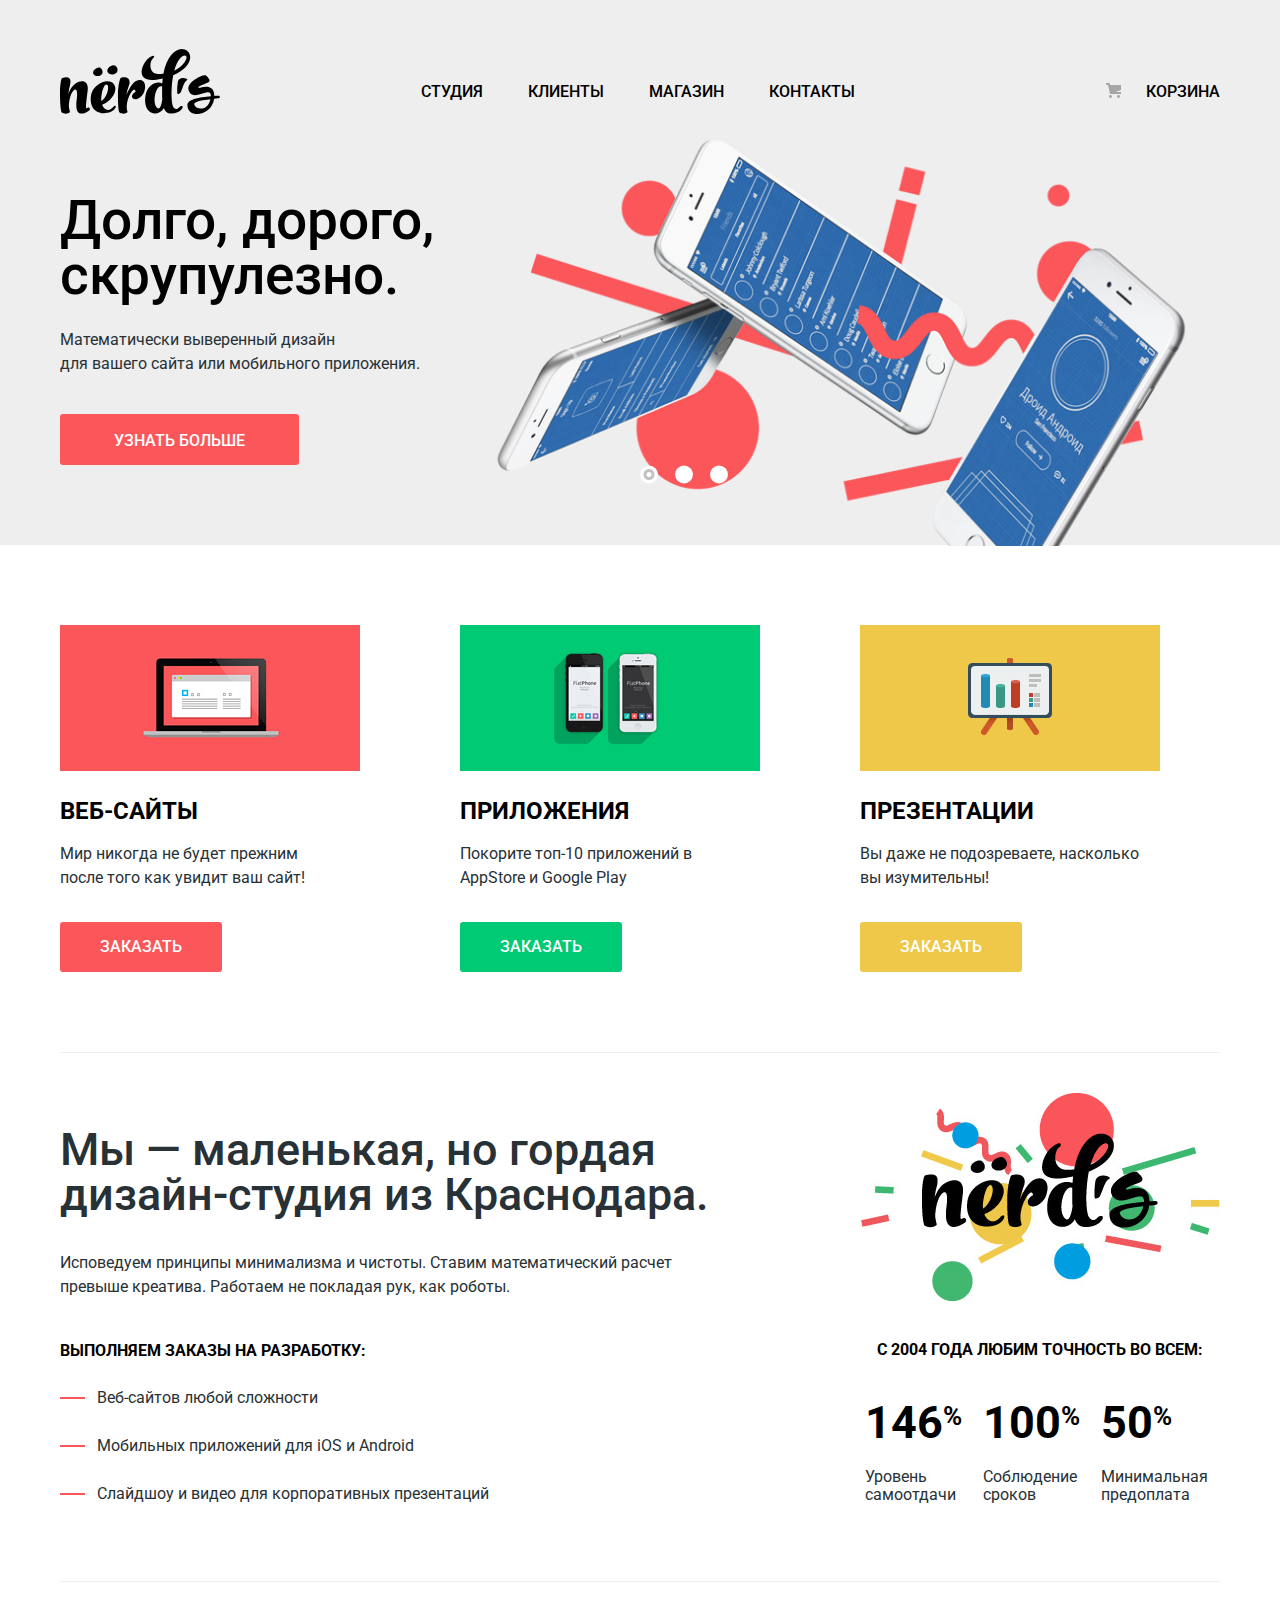
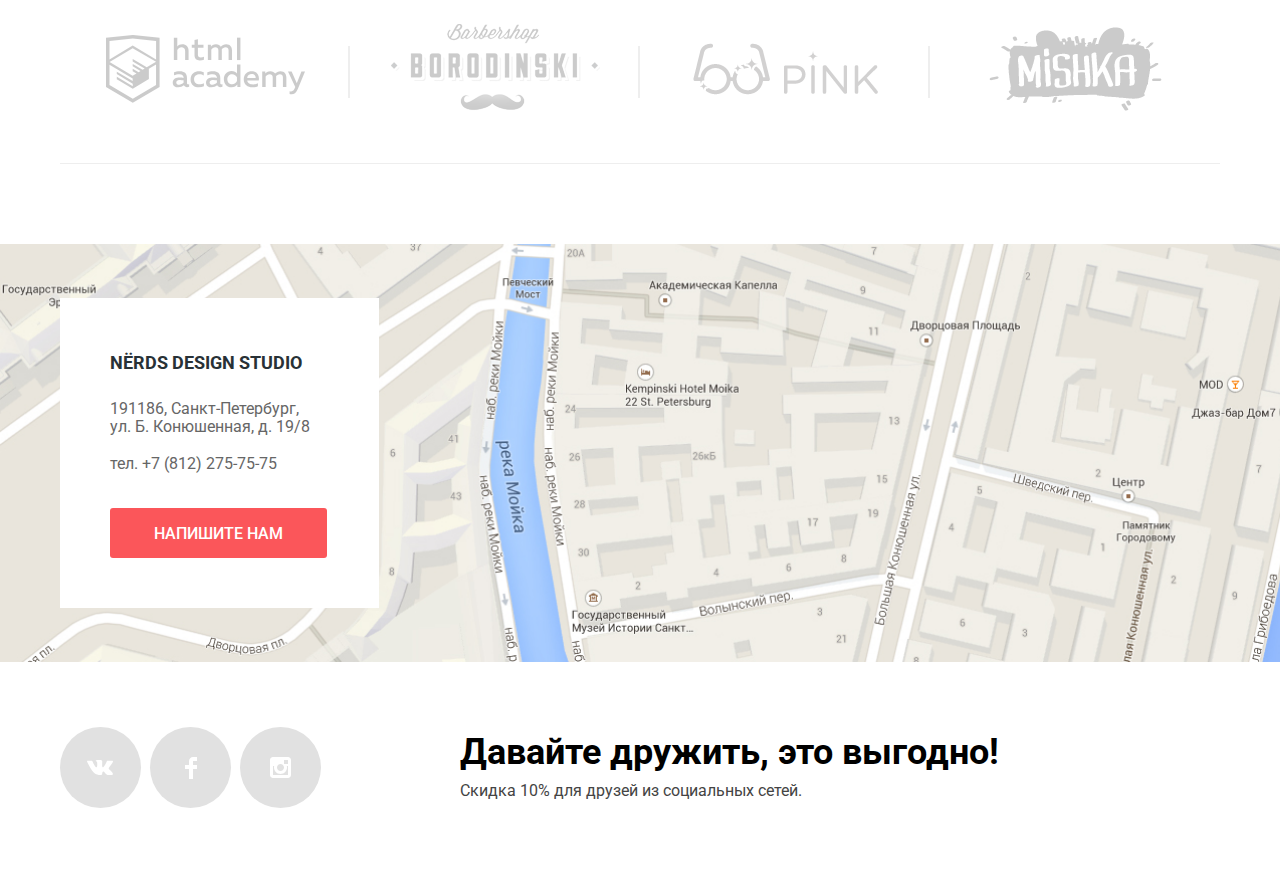
==== commit 34768b51: "Исправил замечания наставника добавил управление слайдером" ====
--- a/index.html
+++ b/index.html
@@ -1,83 +1,103 @@
 <!DOCTYPE html>
 <html class="page" lang="ru">
-  <head>
-    <meta charset="utf-8">
-    <title>HTML Academy: Нёрдс</title>
-    <link href="https://fonts.googleapis.com/css2?family=Roboto:wght@400;500;700&display=swap" rel="stylesheet">
-    <link rel="stylesheet" type="text/css" href="css/style.css">
-  </head>
-  <body class="page-body">
-    <header class="main-header">
+
+<head>
+  <meta charset="utf-8">
+  <title>HTML Academy: Нёрдс</title>
+  <link href="https://fonts.googleapis.com/css2?family=Roboto:wght@400;500;700&display=swap" rel="stylesheet">
+  <link rel="stylesheet" href="css/normalize.css">
+  <link rel="stylesheet" href="css/style.css">
+</head>
+
+<body class="page-body">
+  <header class="main-header">
+    <div class="wrapper">
+      <nav class="header-nav">
+        <a class="header-logo" aria-label="Главное лого дизайн студии Nerds">
+          <svg width="160" height="66" viewBox="0 0 160 66" fill="none" xmlns="http://www.w3.org/2000/svg">
+            <path class="nerds-logo" fill-rule="evenodd" clip-rule="evenodd"
+              d="M48.031 24.783C51.682 28.757 59.647 25.158 57.062 19.861C55.336 16.305 52.75 17.13 50.904 18.041C47.208 19.82 46.509 23.088 48.031 24.783ZM42.105 22.002C44.481 26.868 37.168 30.173 33.813 26.523C32.415 24.968 33.058 21.963 36.449 20.33C38.146 19.494 40.522 18.734 42.105 22.002ZM157.936 50.374C156.715 50.5332 155.442 50.6425 154.221 50.7474L154.179 50.751V50.807C151.764 68.171 127.991 71.038 127.4 57.406C127.131 51.239 138.993 49.456 150.798 48.318C151.007 42.9112 147.233 44.1234 142.648 45.5959C137.829 47.1437 132.115 48.979 129.19 43.717C124.171 34.692 143.822 25.779 145.918 27.615C152.271 33.1766 149.4 34.2063 144.727 35.8824L144.539 35.95C135.049 39.36 138.748 40.057 140.028 39.676C147.597 37.423 154.394 38.636 154.34 47.993C154.955 47.9419 155.557 47.9025 156.154 47.8634L156.154 47.8634C156.807 47.8207 157.452 47.7784 158.097 47.722C160.403 47.507 160.564 50.157 157.936 50.374ZM150.422 51.13C141.298 52.158 133.409 53.566 134.269 56.485C135.985 62.058 147.846 63.303 150.422 51.13ZM117.79 34.23C116.975 39.88 116.996 45.881 117.678 45.918C118.012 45.937 119.982 45.572 120.617 44.411C121.226 43.2934 121.794 41.7543 122.388 40.141L122.388 40.1409L122.388 40.1409L122.388 40.1408L122.388 40.1407L122.388 40.1406L122.388 40.1405C123.586 36.8907 124.895 33.3397 126.883 32.324C129.725 30.873 118.795 27.279 117.79 34.23ZM28.883 62.666C20.964 68.004 14.664 66.825 16.671 51.818C18.121 40.914 15.723 40.297 13.549 42.376C10.704 45.073 8.921 52.099 8.865 58.788C9.12323 60.3951 9.45828 61.9889 9.869 63.564C10.203 65.194 4.962 66.879 1.895 64.575C0.837 63.79 0 55.865 0 45.131C0 36.307 1.171 30.236 2.23 29.956C10.259 27.765 11.542 31.304 9.813 37.937C9.12537 40.5343 8.65871 43.1851 8.418 45.861C10.091 41.197 12.489 37.376 15.221 35.688C22.637 31.024 28.826 33.215 27.655 42.489C25.648 59.069 25.481 61.316 27.265 60.024C29.496 58.45 30.945 61.262 28.883 62.666ZM41.766 65.142C47.176 65.761 52.807 64.074 54.982 60.59C56.821 57.667 55.316 56.655 53.197 59.015C48.737 64.131 44.109 61.826 42.158 56.655L42.66 56.487C52.082 52.721 57.992 42.493 54.257 36.704C49.126 28.723 33.069 35.86 31.061 47.045C29.221 57.386 34.016 64.299 41.766 65.142ZM41.377 53.172C47.232 49.013 49.183 39.852 47.566 37.267C45.838 34.57 42.492 38.784 41.321 49.013C41.21 50.474 41.21 51.878 41.377 53.172ZM77.125 51.051C79.188 50.376 81.494 48.499 83.091 45.992C83.538 45.289 83.914 44.657 84.43 43.012C84.3675 43.2111 84.3915 43.1204 84.4509 42.8953C84.5588 42.4863 84.7839 41.6335 84.82 41.271C84.82 41.215 84.876 40.932 84.932 40.822C86.157 33.965 81.921 30.086 76.065 33.009C72.776 34.638 68.706 40.822 66.253 47.51C66.866 43.912 67.925 40.484 69.096 37.111C71.103 31.154 67.368 28.119 60.956 29.862C59.896 30.143 57.945 37.955 57.945 46.779C57.945 57.513 58.503 63.695 59.562 64.483C62.628 66.843 68.092 65.101 67.535 63.527C67.3189 62.9291 67.1554 62.3284 66.9926 61.7303L66.977 61.673C66.977 61.504 66.977 61.335 66.922 61.167C65.861 54.196 69.933 44.532 73.278 41.946C74.17 41.215 75.396 41.721 75.564 43.632C72.832 44.981 71.94 47.342 71.94 48.353C71.94 51.107 74.727 51.781 77.125 51.051Z"
+              fill="black" />
+            <path class="nerds-logo" fill-rule="evenodd" clip-rule="evenodd"
+              d="M113.207 27.161C112.726 29.6539 112.354 32.1666 112.092 34.692C111.033 44.752 111.48 53.688 112.705 57.678C113.431 59.815 116.162 62.624 118.783 59.701C121.626 56.498 124.75 58.352 120.957 62.117C118.617 64.422 114.268 65.995 109.918 65.545C106.795 65.152 104.9 63.13 103.784 60.04C103.34 60.938 102.837 61.725 102.224 62.342C100.105 64.535 97.539 65.772 94.25 65.434C87.613 64.704 83.712 57.511 85.551 47.281C87.503 36.49 96.87 32.556 102.279 35.424C102.391 34.075 102.502 32.725 102.614 31.32C102.642 31.1795 102.655 31.039 102.669 30.8985C102.683 30.758 102.697 30.6175 102.724 30.477C101.079 30.8387 99.424 31.1575 97.762 31.433C73.787 35.423 82.04 15.864 87.894 10.75C94.53 5.017 95.254 8.895 93.191 10.188C89.511 12.548 87.894 26.093 98.432 26.093C100.161 26.093 101.778 25.981 103.394 25.812C106.685 7.49 116.665 -1.391 124.75 1.532C133.726 4.792 132.779 19.067 113.207 27.161ZM102.279 51.554C102.055 48.012 102.055 44.022 102.112 39.918C102.112 39.6576 102.127 39.3974 102.141 39.1449C102.155 38.9068 102.168 38.6754 102.168 38.457C98.822 36.939 95.533 42.11 94.695 49.249C93.749 57.622 97.483 62.062 99.603 60.04C101.22 58.409 102.056 53.237 102.279 51.554ZM126.365 8.389C124.581 5.747 118.058 8.951 114.267 22.721C123.802 18.167 127.593 10.299 126.365 8.389Z"
+              fill="black" />
+          </svg>
+        </a>
+        <ul class="main-nav">
+          <li class="main-nav-item"><a href="#">Студия</a></li>
+          <li class="main-nav-item"><a href="#">Клиенты</a></li>
+          <li class="main-nav-item"><a href="catalog.html">Магазин</a></li>
+          <li class="main-nav-item"><a href="#">Контакты</a></li>
+        </ul>
+        <a class="cart" href="#">Корзина</a>
+      </nav>
+    </div>
+  </header>
+
+  <main class="index-main">
+
+    <h1 class="visually-hidden">Дизайн студия Nerds</h1>
+
+    <section class="promo">
       <div class="wrapper">
-        <nav class="header-nav">
-          <a class="header-logo">
-            <svg aria-hidden="true" focusable="false" width="160" height="66" viewBox="0 0 160 66" fill="none" xmlns="http://www.w3.org/2000/svg">
-              <path class="nerds-logo" fill-rule="evenodd" clip-rule="evenodd" d="M48.031 24.783C51.682 28.757 59.647 25.158 57.062 19.861C55.336 16.305 52.75 17.13 50.904 18.041C47.208 19.82 46.509 23.088 48.031 24.783ZM42.105 22.002C44.481 26.868 37.168 30.173 33.813 26.523C32.415 24.968 33.058 21.963 36.449 20.33C38.146 19.494 40.522 18.734 42.105 22.002ZM157.936 50.374C156.715 50.5332 155.442 50.6425 154.221 50.7474L154.179 50.751V50.807C151.764 68.171 127.991 71.038 127.4 57.406C127.131 51.239 138.993 49.456 150.798 48.318C151.007 42.9112 147.233 44.1234 142.648 45.5959C137.829 47.1437 132.115 48.979 129.19 43.717C124.171 34.692 143.822 25.779 145.918 27.615C152.271 33.1766 149.4 34.2063 144.727 35.8824L144.539 35.95C135.049 39.36 138.748 40.057 140.028 39.676C147.597 37.423 154.394 38.636 154.34 47.993C154.955 47.9419 155.557 47.9025 156.154 47.8634L156.154 47.8634C156.807 47.8207 157.452 47.7784 158.097 47.722C160.403 47.507 160.564 50.157 157.936 50.374ZM150.422 51.13C141.298 52.158 133.409 53.566 134.269 56.485C135.985 62.058 147.846 63.303 150.422 51.13ZM117.79 34.23C116.975 39.88 116.996 45.881 117.678 45.918C118.012 45.937 119.982 45.572 120.617 44.411C121.226 43.2934 121.794 41.7543 122.388 40.141L122.388 40.1409L122.388 40.1409L122.388 40.1408L122.388 40.1407L122.388 40.1406L122.388 40.1405C123.586 36.8907 124.895 33.3397 126.883 32.324C129.725 30.873 118.795 27.279 117.79 34.23ZM28.883 62.666C20.964 68.004 14.664 66.825 16.671 51.818C18.121 40.914 15.723 40.297 13.549 42.376C10.704 45.073 8.921 52.099 8.865 58.788C9.12323 60.3951 9.45828 61.9889 9.869 63.564C10.203 65.194 4.962 66.879 1.895 64.575C0.837 63.79 0 55.865 0 45.131C0 36.307 1.171 30.236 2.23 29.956C10.259 27.765 11.542 31.304 9.813 37.937C9.12537 40.5343 8.65871 43.1851 8.418 45.861C10.091 41.197 12.489 37.376 15.221 35.688C22.637 31.024 28.826 33.215 27.655 42.489C25.648 59.069 25.481 61.316 27.265 60.024C29.496 58.45 30.945 61.262 28.883 62.666ZM41.766 65.142C47.176 65.761 52.807 64.074 54.982 60.59C56.821 57.667 55.316 56.655 53.197 59.015C48.737 64.131 44.109 61.826 42.158 56.655L42.66 56.487C52.082 52.721 57.992 42.493 54.257 36.704C49.126 28.723 33.069 35.86 31.061 47.045C29.221 57.386 34.016 64.299 41.766 65.142ZM41.377 53.172C47.232 49.013 49.183 39.852 47.566 37.267C45.838 34.57 42.492 38.784 41.321 49.013C41.21 50.474 41.21 51.878 41.377 53.172ZM77.125 51.051C79.188 50.376 81.494 48.499 83.091 45.992C83.538 45.289 83.914 44.657 84.43 43.012C84.3675 43.2111 84.3915 43.1204 84.4509 42.8953C84.5588 42.4863 84.7839 41.6335 84.82 41.271C84.82 41.215 84.876 40.932 84.932 40.822C86.157 33.965 81.921 30.086 76.065 33.009C72.776 34.638 68.706 40.822 66.253 47.51C66.866 43.912 67.925 40.484 69.096 37.111C71.103 31.154 67.368 28.119 60.956 29.862C59.896 30.143 57.945 37.955 57.945 46.779C57.945 57.513 58.503 63.695 59.562 64.483C62.628 66.843 68.092 65.101 67.535 63.527C67.3189 62.9291 67.1554 62.3284 66.9926 61.7303L66.977 61.673C66.977 61.504 66.977 61.335 66.922 61.167C65.861 54.196 69.933 44.532 73.278 41.946C74.17 41.215 75.396 41.721 75.564 43.632C72.832 44.981 71.94 47.342 71.94 48.353C71.94 51.107 74.727 51.781 77.125 51.051Z" fill="black"/>
-              <path  class="nerds-logo" fill-rule="evenodd" clip-rule="evenodd" d="M113.207 27.161C112.726 29.6539 112.354 32.1666 112.092 34.692C111.033 44.752 111.48 53.688 112.705 57.678C113.431 59.815 116.162 62.624 118.783 59.701C121.626 56.498 124.75 58.352 120.957 62.117C118.617 64.422 114.268 65.995 109.918 65.545C106.795 65.152 104.9 63.13 103.784 60.04C103.34 60.938 102.837 61.725 102.224 62.342C100.105 64.535 97.539 65.772 94.25 65.434C87.613 64.704 83.712 57.511 85.551 47.281C87.503 36.49 96.87 32.556 102.279 35.424C102.391 34.075 102.502 32.725 102.614 31.32C102.642 31.1795 102.655 31.039 102.669 30.8985C102.683 30.758 102.697 30.6175 102.724 30.477C101.079 30.8387 99.424 31.1575 97.762 31.433C73.787 35.423 82.04 15.864 87.894 10.75C94.53 5.017 95.254 8.895 93.191 10.188C89.511 12.548 87.894 26.093 98.432 26.093C100.161 26.093 101.778 25.981 103.394 25.812C106.685 7.49 116.665 -1.391 124.75 1.532C133.726 4.792 132.779 19.067 113.207 27.161ZM102.279 51.554C102.055 48.012 102.055 44.022 102.112 39.918C102.112 39.6576 102.127 39.3974 102.141 39.1449C102.155 38.9068 102.168 38.6754 102.168 38.457C98.822 36.939 95.533 42.11 94.695 49.249C93.749 57.622 97.483 62.062 99.603 60.04C101.22 58.409 102.056 53.237 102.279 51.554ZM126.365 8.389C124.581 5.747 118.058 8.951 114.267 22.721C123.802 18.167 127.593 10.299 126.365 8.389Z" fill="black"/>
-            </svg>
-          </a>
-          <ul class="main-nav">
-            <li class="main-nav-item"><a href="#">Студия</a></li>
-            <li class="main-nav-item"><a href="#">Клиенты</a></li>
-            <li class="main-nav-item"><a href="catalog.html">Магазин</a></li>
-            <li class="main-nav-item"><a href="#">Контакты</a></li>
+        <div class="slider">
+          <div class="slide slide1 active-slide">
+            <div class="promo-logo">
+              <img src="img/nerds-index-slide1-1.png" width="760" height="431" alt="Промологотип">
+            </div>
+            <div class="promo-text">
+              <h2 class="visually-hidden">Описание студии Nerds</h2>
+              <p class="promo-title">Долго, дорого, скрупулезно.</p>
+              <p>Математически выверенный дизайн <br>
+                для вашего сайта или мобильного приложения.</p>
+              <a class="btn btn-primary" href="catalog.html">Узнать больше</a>
+            </div>
+          </div>
+          <div class="slide slide2">
+            <div class="promo-logo">
+              <img src="img/nerds-index-slide2-1.png" width="760" height="431" alt="">
+            </div>
+            <div class="promo-text">
+              <p class="promo-title">Любим математику как никто другой.</p>
+              <p>Никакого креатива, только математические формулы для расчета идеальных пропорций</p>
+              <a class="btn btn-primary" href="catalog.html">Узнать больше</a>
+            </div>
+          </div>
+          <div class="slide slide3">
+            <div class="promo-logo">
+              <img src="img/nerds-index-slide3-1.png" width="760" height="431" alt="">
+            </div>
+            <div class="promo-text">
+              <p class="promo-title">Только ночь, только хардкор</p>
+              <p>Работать днем, как все? Мы против этого.<br>
+                Ближе к полуночи работа только начинается.</p>
+              <a class="btn btn-primary" href="catalog.html">Узнать больше</a>
+            </div>
+          </div>
+          <ul class="slider-control">
+            <li class="slider-control-item">
+              <input class="sw-item" type="radio" id="sw_1" name="slide-switch" checked></input>
+              <label class="slider-dot" for="sw_1"></label>
+            </li>
+            <li class="slider-control-item">
+              <input class="sw-item" type="radio" id="sw_2" name="slide-switch"></input>
+              <label class="slider-dot" for="sw_2"></label>
+            </li>
+            <li class="slider-control-item">
+              <input class="sw-item" type="radio" id="sw_3" name="slide-switch"></input>
+              <label class="slider-dot" for="sw_3"></label>
+            </li>
+
           </ul>
-          <a class="cart" href="#">Корзина</a>  
-        </nav>
-      </div>
-    </header>
-
-    <main class="index-main">
-     
-      <h1 class="visually-hidden">Дизайн студия Nerds</h1>
-
-      <section class="promo">
-        <div class="wrapper">
-          <div class="slider">
-              <div class="slide slide1 active-slide">
-                <div class="promo-logo">
-                  <img src="img/nerds-index-slide1 1.png" width="760" height="431" alt="">
-                </div>
-                <div class="promo-text">
-                  <h2 class="visually-hidden">Описание студии Nerds</h2>
-                  <p class="promo-title">Долго, дорого, скрупулезно.</p>
-                  <p>Математически выверенный дизайн <br>
-                  для вашего сайта или мобильного приложения.</p>
-                  <a class="btn btn-primary" href="catalog.html">Узнать больше</a>
-                </div>  
-              </div>  
-            <div class="slide slide2">
-              <div class="promo-logo">
-                <img src="img/nerds-index-slide2 1.png" width="760" height="431" alt="">
-              </div>
-              <div class="promo-text">
-                  <p class="promo-title">Любим математику как никто другой.</p>
-                  <p>Никакого креатива, только математические формулы для расчета идеальных пропорций</p>
-                  <a class="btn btn-primary" href="catalog.html">Узнать больше</a>
-               </div>  
-            </div> 
-              <div class="slide slide3">
-                <div class="promo-logo">
-                  <img src="img/nerds-index-slide3 1.png" width="760" height="431" alt="">
-                </div>
-                <div class="promo-text">
-                    <p class="promo-title">Только ночь, только хардкор</p>
-                    <p>Работать днем, как все? Мы против этого.<br>
-                      Ближе к полуночи работа только начинается.</p>
-                    <a class="btn btn-primary" href="catalog.html">Узнать больше</a>
-                  </div>  
-              </div>
-            </div>
-          </div>  
-          </div>
-        </div>   
-      </section>
+        </div>
+      </div>
+    </section>
 
     <section class="service wrapper">
       <h2 class="visually-hidden">Услуги студии Nerds</h2>
       <ul class="service-list">
         <li class="service-list-item">
-          <img src="img/web-site.png" width="300" height="146" alt="web-сайты">
+          <img src="img/web-site.png" width="300" height="146" alt="Дизайн веб сайтов">
           <h3 class="service-title">Веб-сайты</h3>
           <p>Мир никогда не будет прежним после того как увидит ваш сайт!</p>
           <button class="btn btn-primary">Заказать</button>
@@ -98,41 +118,42 @@
     </section>
 
     <section class="about-us  wrapper">
-      <h2 class="visually-hidden">Информаия о студии Nerds</h2> 
-        <div class="about-us-info">
-          <div class="about-us-describe">
-            <p class="about-us-title">Мы — маленькая, но гордая дизайн-студия из Краснодара.</p>
-            <p class="about-us-text">Исповедуем принципы минимализма и чистоты. Ставим математический расчет превыше креатива. Работаем не покладая рук, как роботы.</p>
-          </div>
-          <div class="about-us-services">
-            <p class="about-us-subtitle">Выполняем заказы на разработку:</p>
-            <ul class="product-list">
-               <li class="product-list-item">Веб-сайтов любой сложности</li>
-               <li class="product-list-item">Мобильных приложений для iOS и Android</li>
-               <li class="product-list-item">Слайдшоу и видео для корпоративных презентаций</li>
-             </ul> 
-         </div>
-        </div>
-        <div class="about-us-media">
-          <div class="about-us-logo">
-            <img src="img/nerds-illustration.png" width="360" height="280" alt="Логотип">
-          </div>
-          <div class="about-us-static">
-            <p class="about-us-subtitle">С 2004 года Любим точность во всем:</p>
-            <table class="stats">
-              <tr>
-                <th>146<sup>%</sup></th>
-                <th>100<sup>%</sup></th>
-                <th>50<sup>%</sup></th>
-              </tr>
-              <tr>
-                <td>Уровень самоотдачи</td>
-                <td>Соблюдение сроков</td>
-                <td>Минимальная предоплата</td>
-              </tr>
-            </table>
-          </div>
-        </div>
+      <h2 class="visually-hidden">Информаия о студии Nerds</h2>
+      <div class="about-us-info">
+        <div class="about-us-describe">
+          <p class="about-us-title">Мы — маленькая, но гордая дизайн-студия из Краснодара.</p>
+          <p class="about-us-text">Исповедуем принципы минимализма и чистоты. Ставим математический расчет превыше
+            креатива. Работаем не покладая рук, как роботы.</p>
+        </div>
+        <div class="about-us-services">
+          <p class="about-us-subtitle">Выполняем заказы на разработку:</p>
+          <ul class="product-list">
+            <li class="product-list-item">Веб-сайтов любой сложности</li>
+            <li class="product-list-item">Мобильных приложений для iOS и Android</li>
+            <li class="product-list-item">Слайдшоу и видео для корпоративных презентаций</li>
+          </ul>
+        </div>
+      </div>
+      <div class="about-us-media">
+        <div class="about-us-logo">
+          <img src="img/nerds-illustration.png" width="360" height="280" alt="Яркий Логотип студии Nerds">
+        </div>
+        <div class="about-us-static">
+          <p class="about-us-subtitle">С 2004 года Любим точность во всем:</p>
+          <table class="stats">
+            <tr>
+              <th>146<sup>%</sup></th>
+              <th>100<sup>%</sup></th>
+              <th>50<sup>%</sup></th>
+            </tr>
+            <tr>
+              <td>Уровень самоотдачи</td>
+              <td>Соблюдение сроков</td>
+              <td>Минимальная предоплата</td>
+            </tr>
+          </table>
+        </div>
+      </div>
     </section>
 
     <section class="our-clients wrapper">
@@ -150,7 +171,7 @@
         </li>
         <li class="our-clients-item">
           <a href="#">
-            <img src="img/pink-logo.png" width="185" height="52" alt="Логотп pink">
+            <img src="img/pink-logo.png" width="185" height="52" alt="Логотип pink">
           </a>
         </li>
         <li class="our-clients-item">
@@ -162,74 +183,82 @@
     </section>
   </main>
 
-    <footer class="footer">
-      <div class="footer-map">
-        <div class="map">
-          <iframe  tabindex="-1"  src="https://www.google.com/maps/embed?pb=!1m18!1m12!1m3!1d1998.6037872533277!2d30.320858716096975!3d59.93871648187614!2m3!1f0!2f0!3f0!3m2!1i1024!2i768!4f13.1!3m3!1m2!1s0x4696310fca145cc1%3A0x42b32648d8238007!2z0JHQvtC70YzRiNCw0Y8g0JrQvtC90Y7RiNC10L3QvdCw0Y8g0YPQuy4sIDE5LzgsINCh0LDQvdC60YIt0J_QtdGC0LXRgNCx0YPRgNCzLCAxOTExODY!5e0!3m2!1sru!2sru!4v1602489708563!5m2!1sru!2sru"  frameborder="0" style="border:0;" allowfullscreen="" aria-hidden="false" tabindex="0"></iframe>
-        </div>
-        <div class="wrapper wrapper-map">
-          <section class="footer-contacts">
-            <h2 class="visually-hidden">Контакты дизайн-студии Nerds</h2>
-            <h3 class="footer-title">NЁRDS DESIGN STUDIO</h3>
-            <p class="footer-addres" >191186, Санкт-Петербург,<br>
+  <footer class="footer">
+    <div class="footer-map">
+      <div class="map">
+        <iframe
+          src="https://www.google.com/maps/embed?pb=!1m18!1m12!1m3!1d1998.6037872533277!2d30.320858716096975!3d59.93871648187614!2m3!1f0!2f0!3f0!3m2!1i1024!2i768!4f13.1!3m3!1m2!1s0x4696310fca145cc1%3A0x42b32648d8238007!2z0JHQvtC70YzRiNCw0Y8g0JrQvtC90Y7RiNC10L3QvdCw0Y8g0YPQuy4sIDE5LzgsINCh0LDQvdC60YIt0J_QtdGC0LXRgNCx0YPRgNCzLCAxOTExODY!5e0!3m2!1sru!2sru!4v1602489708563!5m2!1sru!2sru"
+          allowfullscreen="" aria-hidden="false" tabindex="0"></iframe>
+      </div>
+      <div class="wrapper wrapper-map">
+        <section class="footer-contacts">
+          <h2 class="visually-hidden">Контакты дизайн-студии Nerds</h2>
+          <h3 class="footer-title">NЁRDS DESIGN STUDIO</h3>
+          <p class="footer-addres">191186, Санкт-Петербург,<br>
             ул. Б. Конюшенная, д. 19/8</p>
-            <a class="footer-phone-number" href="tel:+78122757575">тел. +7 (812) 275-75-75</a>
-            <button class="btn btn-primary">Напишите нам</button>
-          </section>
-        </div>
-      </div>
-      <section class="footer-social wrapper">
-        <div class="footer-social-info">
-          <h2 class="footer-social-title">Давайте дружить, это выгодно!</h2>
-          <p>Скидка 10% для друзей из социальных сетей.</p>
-        </div>
-        <ul class="social-links">
-          <li class="social-link-item">
-            <a class="social-btn" href="#">Вконтакте
-              <svg  role="img" aria-label="Логотип в контакте" width="27" height="15" viewBox="0 0 27 15" fill="none" xmlns="http://www.w3.org/2000/svg">
-              <path d="M16.138 11.51C17.094 11.201 18.318 13.55 19.621 14.449C20.599 15.13 21.348 14.983 21.348 14.983L24.821 14.933C24.821 14.933 26.636 14.821 25.778 13.379C25.707 13.259 25.275 12.31 23.193 10.357C21.016 8.31404 21.311 8.64504 23.932 5.11304C25.529 2.96004 26.168 1.64504 25.968 1.08504C25.776 0.546037 24.603 0.686037 24.603 0.686037L20.69 0.713037C20.309 0.714037 19.986 0.832037 19.839 1.22804C19.836 1.23204 19.218 2.89404 18.394 4.30704C16.653 7.29604 15.958 7.45504 15.67 7.26804C15.009 6.83504 15.176 5.53104 15.176 4.60404C15.176 1.70704 15.608 0.499037 14.33 0.187037C13.903 0.0830374 13.591 0.0150374 12.502 0.00503741C11.11 -0.0159626 9.92797 0.00503743 9.25797 0.334037C8.81297 0.557037 8.47197 1.04604 8.67897 1.07404C8.93897 1.10904 9.52197 1.23404 9.83397 1.66004C10.235 2.21204 10.223 3.44904 10.223 3.44904C10.223 3.44904 10.452 6.86004 9.68297 7.28304C9.15497 7.57304 8.43297 6.98104 6.87997 4.26704C6.08697 2.87904 5.48797 1.34504 5.48797 1.34504C5.48797 1.34504 5.37197 1.06004 5.16197 0.904037C4.91197 0.719037 4.56197 0.660037 4.56197 0.660037L0.84797 0.684037C0.84797 0.684037 0.28997 0.700037 0.0849697 0.946037C-0.0970303 1.16404 0.0699697 1.61404 0.0699697 1.61404C0.0699697 1.61404 2.97897 8.49504 6.27297 11.961C9.29297 15.143 12.725 14.932 12.725 14.932H14.28C14.28 14.932 14.749 14.878 14.989 14.62C15.213 14.38 15.203 13.929 15.203 13.929C15.203 13.929 15.172 11.82 16.138 11.51Z" fill="white"/>
-              </svg>
-            </a>
-          </li>
-          <li class="social-link-item">
-            <a class="social-btn" href="#">Фейсбук
-              <svg role="img" aria-label="Логотип Фейсбук" width="12" height="22" viewBox="0 0 12 22" fill="none" xmlns="http://www.w3.org/2000/svg">
-                <path d="M12 4V0H8C5.79086 0 4 1.79086 4 4V8H0V12H4V22H8V12H12V8H8V4H12Z" fill="white"/>
-              </svg>
-            </a>
-          </li>
-          <li class="social-link-item">
-            <a  class="social-btn social-inst"href="#">Инстаграм
-              <svg role="img" aria-label="Логотип Инстаграм" width="21" height="21" viewBox="0 0 21 21" fill="none" xmlns="http://www.w3.org/2000/svg">
-                <path fill-rule="evenodd" clip-rule="evenodd" d="M3 0H18C19.65 0 21 1.35 21 3V18C21 19.65 19.65 21 18 21H3C1.35 21 0 19.65 0 18V3C0 1.35 1.35 0 3 0ZM14 10.5C14 8.57 12.43 7 10.5 7C8.57 7 7 8.57 7 10.5C7 12.43 8.57 14 10.5 14C12.43 14 14 12.43 14 10.5ZM3 18V9H4.181C4.0626 9.49127 4.00186 9.99467 4 10.5C4 14.0899 6.91015 17 10.5 17C14.0899 17 17 14.0899 17 10.5C16.9986 9.99464 16.9379 9.49118 16.819 9H18V18H3ZM14 7H18V3H14V7Z" fill="white"/>
-              </svg>
- 
-            </a>
-          </li>
-        </ul>
-      </section>
-    </footer>
-
-      <section class="modal">
-        <h2 class="modal-title">Напишите нам</h2>
-        <form class="login-form" action="https://echo.htmlacademy.ru" method="post">
-          <div class="double-form-group">
-            <div class="form-group">
-              <label class="" for="name">Ваше имя</label>
-              <input class="" id="name" type="text" name="login" placeholder="Имя Фамилия">  
-            </div>
-            <div class="form-group">
-              <label class="" for="email">Ваш e-mail</label>
-              <input class="" id="email" type="email" name="login" placeholder="email@example.com">  
-            </div>
-          </div>
-          <div class="form-group">
-            <label class="" for="message">Текст письма:</label>
-            <textarea class="" id="message" name="message"  type="text" placeholder="В свободной форме"></textarea>  
-          </div>
-            <button class="btn btn-primary" type="submit">Отправить</button>
-        </form>
-        <button type="button" class="close-btn" aria-label="close"><span class="visually-hidden">Закрыть</span></button>
-      </section>  
-  </body>
+          <a class="footer-phone-number" href="tel:+78122757575">тел. +7 (812) 275-75-75</a>
+          <button class="btn btn-primary open-modal-btn">Напишите нам</button>
+        </section>
+      </div>
+    </div>
+    <section class="footer-social wrapper">
+      <div class="footer-social-info">
+        <h2 class="footer-social-title">Давайте дружить, это выгодно!</h2>
+        <p>Скидка 10% для друзей из социальных сетей.</p>
+      </div>
+      <ul class="social-links">
+        <li class="social-link-item">
+          <a class="social-btn" href="#" aria-label="Логотип в контакте">
+            <svg width="27" height="15" viewBox="0 0 27 15" fill="none" xmlns="http://www.w3.org/2000/svg">
+              <path
+                d="M16.138 11.51C17.094 11.201 18.318 13.55 19.621 14.449C20.599 15.13 21.348 14.983 21.348 14.983L24.821 14.933C24.821 14.933 26.636 14.821 25.778 13.379C25.707 13.259 25.275 12.31 23.193 10.357C21.016 8.31404 21.311 8.64504 23.932 5.11304C25.529 2.96004 26.168 1.64504 25.968 1.08504C25.776 0.546037 24.603 0.686037 24.603 0.686037L20.69 0.713037C20.309 0.714037 19.986 0.832037 19.839 1.22804C19.836 1.23204 19.218 2.89404 18.394 4.30704C16.653 7.29604 15.958 7.45504 15.67 7.26804C15.009 6.83504 15.176 5.53104 15.176 4.60404C15.176 1.70704 15.608 0.499037 14.33 0.187037C13.903 0.0830374 13.591 0.0150374 12.502 0.00503741C11.11 -0.0159626 9.92797 0.00503743 9.25797 0.334037C8.81297 0.557037 8.47197 1.04604 8.67897 1.07404C8.93897 1.10904 9.52197 1.23404 9.83397 1.66004C10.235 2.21204 10.223 3.44904 10.223 3.44904C10.223 3.44904 10.452 6.86004 9.68297 7.28304C9.15497 7.57304 8.43297 6.98104 6.87997 4.26704C6.08697 2.87904 5.48797 1.34504 5.48797 1.34504C5.48797 1.34504 5.37197 1.06004 5.16197 0.904037C4.91197 0.719037 4.56197 0.660037 4.56197 0.660037L0.84797 0.684037C0.84797 0.684037 0.28997 0.700037 0.0849697 0.946037C-0.0970303 1.16404 0.0699697 1.61404 0.0699697 1.61404C0.0699697 1.61404 2.97897 8.49504 6.27297 11.961C9.29297 15.143 12.725 14.932 12.725 14.932H14.28C14.28 14.932 14.749 14.878 14.989 14.62C15.213 14.38 15.203 13.929 15.203 13.929C15.203 13.929 15.172 11.82 16.138 11.51Z"
+                fill="white" />
+            </svg>
+          </a>
+        </li>
+        <li class="social-link-item">
+          <a class="social-btn" href="#" aria-label="Логотип Фейсбук">
+            <svg width="12" height="22" viewBox="0 0 12 22" fill="none" xmlns="http://www.w3.org/2000/svg">
+              <path d="M12 4V0H8C5.79086 0 4 1.79086 4 4V8H0V12H4V22H8V12H12V8H8V4H12Z" fill="white" />
+            </svg>
+          </a>
+        </li>
+        <li class="social-link-item">
+          <a class="social-btn social-inst" href="#" aria-label="Логотип Инстаграм">
+            <svg width="21" height="21" viewBox="0 0 21 21" fill="none" xmlns="http://www.w3.org/2000/svg">
+              <path fill-rule="evenodd" clip-rule="evenodd"
+                d="M3 0H18C19.65 0 21 1.35 21 3V18C21 19.65 19.65 21 18 21H3C1.35 21 0 19.65 0 18V3C0 1.35 1.35 0 3 0ZM14 10.5C14 8.57 12.43 7 10.5 7C8.57 7 7 8.57 7 10.5C7 12.43 8.57 14 10.5 14C12.43 14 14 12.43 14 10.5ZM3 18V9H4.181C4.0626 9.49127 4.00186 9.99467 4 10.5C4 14.0899 6.91015 17 10.5 17C14.0899 17 17 14.0899 17 10.5C16.9986 9.99464 16.9379 9.49118 16.819 9H18V18H3ZM14 7H18V3H14V7Z"
+                fill="white" />
+            </svg>
+
+          </a>
+        </li>
+      </ul>
+    </section>
+  </footer>
+
+  <section class="modal">
+    <h2 class="modal-title">Напишите нам</h2>
+    <form class="login-form" action="https://echo.htmlacademy.ru" method="post">
+      <div class="double-form-group">
+        <div class="form-group">
+          <label class="" for="name">Ваше имя</label>
+          <input class="modal-name-input" id="name" type="text" name="login" placeholder="Имя Фамилия">
+        </div>
+        <div class="form-group">
+          <label class="" for="email">Ваш e-mail</label>
+          <input class="modal-email" id="email" type="email" name="login" placeholder="email@example.com">
+        </div>
+      </div>
+      <div class="form-group">
+        <label class="" for="message">Текст письма:</label>
+        <textarea class="modal-text-area" id="message" name="message" placeholder="В свободной форме"></textarea>
+      </div>
+      <button class="btn btn-primary" type="submit">Отправить</button>
+    </form>
+    <button type="button" class="close-btn" aria-label="close"><span class="visually-hidden">Закрыть</span></button>
+  </section>
+  <script src="js/script.js"></script>
+</body>
+
 </html>
--- a/css/style.css
+++ b/css/style.css
@@ -5,377 +5,424 @@
   --basic-extra-dark: #283136;
   --basic-light-dark: #444444;
   --special-opacity-black: rgba(0, 0, 0, 0.4);
-  --logo-active-color: #A6A6A6;
+  --logo-active-color: #a6a6a6;
   --basic-black-darken: #666666;
   --basic-grey: #eeeeee;
-  --basic-dark-grey:#DFDFDF;
-  --basic-extra-grey: #D5D5D5;
+  --basic-dark-grey: #dfdfdf;
+  --basic-extra-grey: #d5d5d5;
   --basic-white: #ffffff;
-  --special-black-opacity:rgba(0, 1, 1, 0.1);
-  --special-black-opacity-25:rgba(0, 1, 1, 0.25);
+  --special-black-opacity: rgba(0, 1, 1, 0.1);
+  --special-black-opacity-25: rgba(0, 1, 1, 0.25);
   --special-black-opacity-30: rgba(102, 61, 61, 0.3);
   --special-black-opacity-60: rgba(0, 0, 0, 0.6);
-  --special-white-opacity: rgba(255,255,255, 0.3);
-  --special-color-for-icon-sort: #231F20;
-  --special-red: #FB565A;
-  --special-dark-red: #E74246;
-  --special-extra-red: #D7373B;
-  --special-yellow: #EFC84A;;
-  --special-dark-yellow: #EAB534;;
-  --special-extra-yellow: #E5A722;
-  --special-green: #00CA74;
-  --special-dark-green: #00BC6C;
-  --special-extra-green: #00AA62;
-  --special-form-border-inactiv: #D7DCDE;
-  --special-form-border-hover: #B4B9BB;
-  --special-form-border-error: #E74246;
-  --special-social--inactive: #E1E1E1;
-  --special-pagination-border: #DBDBDB;
+  --special-white-opacity: rgba(255, 255, 255, 0.3);
+  --special-color-for-icon-sort: #231f20;
+  --special-red: #fb565a;
+  --special-dark-red: #e74246;
+  --special-extra-red: #d7373b;
+  --special-yellow: #efc84a;
+  --special-dark-yellow: #eab534;
+  --special-extra-yellow: #e5a722;
+  --special-green: #00ca74;
+  --special-dark-green: #00bc6c;
+  --special-extra-green: #00aa62;
+  --special-form-border-inactiv: #d7dcde;
+  --special-form-border-hover: #b4b9bb;
+  --special-form-border-error: #e74246;
+  --special-social--inactive: #e1e1e1;
+  --special-pagination-border: #dbdbdb;
   --special-radio-button-normal-color: rgba(77, 77, 77, 0.4);
-  --special-radio-button-hover-color:  rgba(77, 77, 77, 1);
+  --special-radio-button-hover-color: rgba(77, 77, 77, 1);
   --special-radio-button-disabled-color: rgba(77, 77, 77, 0.1);
   --special-range-color: #f1f1f1;
   --special-range-scale: #d7dcde;
   --special-range-progress-color: #00ca74;
   --special-range-toggle: #ababab;
   --special-range-toggle-shadow: #cfcfcf;
+  --sw-before-color: #C1C1C1;
 }
 
 /* Basic-style */
 
-.page-body{
-    font-family: 'Roboto', Arial, sans-serif;
-    font-size: 16px;
-    line-height: 24px;
-    font-weight: normal;
-    color: var(--basic-extra-dark);
-    background-color: var(--basic-white);
-    margin: 0;
-    min-height: 100%;
-    display: grid;
-    grid-template-rows: min-content 1fr min-content;
-    align-content: start;  
-}
-
-.page{
-    height: 100%;
-}
-
-.index-main{
-    padding: 0 0 80px 0;
-}
-
-a{
-    text-decoration:none;   
-}
-
-button{
-    border: none;
+.page-body {
+  font-family: "Roboto", Arial, sans-serif;
+  font-size: 16px;
+  line-height: 24px;
+  font-weight: normal;
+  color: var(--basic-extra-dark);
+  background-color: var(--basic-white);
+  margin: 0;
+  min-height: 100%;
+  display: grid;
+  grid-template-rows: min-content 1fr min-content;
+  align-content: start;
+}
+
+.page {
+  height: 100%;
+}
+
+.index-main {
+  padding: 0 0 80px 0;
+}
+
+a {
+  text-decoration: none;
+}
+
+button {
+  border: none;
 }
 
 /* position-style */
 
-img{
-    max-width: 100%;
-    height: auto;
-}
-
-.wrapper{
-    width: 1160px;
-    padding: 0 20px;
-    margin: 0 auto;
-}
-
-.visually-hidden{
-    position: absolute;
-    width: 1px;
-    height: 1px;
-    margin: -1px;
-    border: 0;
-    padding: 0;
-    white-space: nowrap;
-    clip-path: inset(100%);
-    clip: rect(0 0 0 0);
-    overflow: hidden;
+img {
+  max-width: 100%;
+  height: auto;
+}
+
+.wrapper {
+  width: 1160px;
+  padding: 0 20px;
+  margin: 0 auto;
+}
+
+.visually-hidden {
+  position: absolute;
+  width: 1px;
+  height: 1px;
+  margin: -1px;
+  border: 0;
+  padding: 0;
+  white-space: nowrap;
+  clip-path: inset(100%);
+  clip: rect(0 0 0 0);
+  overflow: hidden;
 }
 
 /* style-btn and btn-active */
 
-.btn{
-    display: inline-block;
-    text-align: center;
-    padding: 19px 44px 19px 44px;
-    border-radius: 3px;
-    color: var(--basic-white);
-    border: none;
-    font-weight: 500;
-    font-size: 16px;
-    line-height: 18px;
-    text-transform: uppercase;
-    font-family: inherit;
-}
-
-.promo-text .btn{
-    padding: 18px 54px 15px 54px;
-}
-
-.footer-contacts .btn{
-    padding: 17px 44px 15px 44px;
-}
-
-.service-list-item .btn{
-    padding: 16px 40px;
-}
-
-.filter-form .btn{
-    padding: 18px 89px;
-}
-
-.product-info .btn{
-    padding: 16px 75px;
-}
-
-.btn-primary{
-    background-color: var(--special-red);
-}
-
-.btn-primary:hover{
-    background-color: var(--special-dark-red);
-}
-
-.btn-primary:active{
-    outline: none;
-    background-color: var(--special-extra-red);
-    box-shadow: inset 0 3px 0 var(--special-black-opacity);
-    color: var(--special-white-opacity)
-}
-
-.btn-secondary{
-    background-color:var(--basic-grey);
-    color:var(--basic-black);
-}
-
-.btn-secondary:hover{
-    background-color: var(--basic-dark-grey);
+.btn {
+  display: inline-block;
+  text-align: center;
+  padding: 19px 44px 19px 44px;
+  border-radius: 3px;
+  color: var(--basic-white);
+  border: none;
+  font-weight: 500;
+  font-size: 16px;
+  line-height: 18px;
+  text-transform: uppercase;
+  font-family: inherit;
+}
+
+.promo-text .btn {
+  padding: 18px 54px 15px 54px;
+}
+
+.footer-contacts .btn {
+  padding: 17px 44px 15px 44px;
+}
+
+.service-list-item .btn {
+  padding: 16px 40px;
+}
+
+.filter-form .btn {
+  padding: 18px 89px;
+}
+
+.product-info .btn {
+  padding: 16px 75px;
+}
+
+.btn-primary {
+  background-color: var(--special-red);
+}
+
+.btn-primary:hover {
+  background-color: var(--special-dark-red);
+}
+
+.btn-primary:active {
+  outline: none;
+  background-color: var(--special-extra-red);
+  box-shadow: inset 0 3px 0 var(--special-black-opacity);
+  color: var(--special-white-opacity);
+}
+
+.btn-secondary {
+  background-color: var(--basic-grey);
+  color: var(--basic-black);
+}
+
+.btn-secondary:hover {
+  background-color: var(--basic-dark-grey);
 }
 
 .btn-secondary:active,
-.btn-secondary:focus{
-    background-color: var(--basic-extra-grey);
-    box-shadow: inset 0 3px 0 var(--special-black-opacity);
-    color: var(--special-white-opacity);
-    outline:none;
+.btn-secondary:focus {
+  background-color: var(--basic-extra-grey);
+  box-shadow: inset 0 3px 0 var(--special-black-opacity);
+  color: var(--special-white-opacity);
+  outline: none;
 }
 
 /* style-btn and btn-active кнопки секции сервис */
 
-.btn-order-app{
-    background-color: var(--special-green);
-}
-
-.btn-order-app:hover{
-    background-color: var(--special-dark-green);
-}
-
-.btn-order-app:active{
-    outline: none;
-    background-color: var(--special-extra-green);
-    box-shadow: inset 0 3px 0 var(--special-black-opacity);
-    color: var(--special-white-opacity)
-}
-
-.btn-order-presentation{
-    background-color: var(--special-yellow);
-}
-
-.btn-order-presentation:hover{
-    background-color: var(--special-dark-yellow);
-}
-
-.btn-order-presentation:active{
-    outline: none;
-    background-color: var(--special-extra-yellow);
-    box-shadow: inset 0 3px 0 var(--special-black-opacity);
-    color: var(--special-white-opacity)
+.btn-order-app {
+  background-color: var(--special-green);
+}
+
+.btn-order-app:hover {
+  background-color: var(--special-dark-green);
+}
+
+.btn-order-app:active {
+  outline: none;
+  background-color: var(--special-extra-green);
+  box-shadow: inset 0 3px 0 var(--special-black-opacity);
+  color: var(--special-white-opacity);
+}
+
+.btn-order-presentation {
+  background-color: var(--special-yellow);
+}
+
+.btn-order-presentation:hover {
+  background-color: var(--special-dark-yellow);
+}
+
+.btn-order-presentation:active {
+  outline: none;
+  background-color: var(--special-extra-yellow);
+  box-shadow: inset 0 3px 0 var(--special-black-opacity);
+  color: var(--special-white-opacity);
 }
 
 /* style */
 /* header-style */
 
-.main-header{
-    background-color: var(--basic-grey);
-    margin: 0;
-    padding-top: 48px;
-}
-
-.main-header .main-nav{
-    list-style: none;
-    margin: 0;
-    margin-top: 15px;
-    padding: 0;
+.main-header {
+  background-color: var(--basic-grey);
+  margin: 0;
+  padding-top: 48px;
+}
+
+.main-header .main-nav {
+  list-style: none;
+  margin: 0;
+  margin-top: 15px;
+  padding: 0;
 }
 
 .cart,
-.main-nav-item a{
-    color: var(--basic-black);
-    font-weight: 500;
-    font-size: 16px;
-    line-height: 30px;
-    text-transform: uppercase;
+.main-nav-item a {
+  color: var(--basic-black);
+  font-weight: 500;
+  font-size: 16px;
+  line-height: 30px;
+  text-transform: uppercase;
 }
 
 .cart:hover,
-.main-nav-item a:hover{
-    color: var(--special-red);
-}
-
-.main-nav-item{
-    position: relative;
+.main-nav-item a:hover {
+  color: var(--special-red);
+}
+
+.cart:focus,
+.main-nav-item a:focus {
+  color: var(--special-red);
+  outline: none;
+}
+
+.main-nav-item {
+  position: relative;
 }
 
 .cart:active,
-.main-nav-item a:active{
-    color: var(--special-black-opacity-30);
-}
-
-.main-nav-item.active a::before{
-    position: absolute;
-    bottom: -13px;
-    left: 0;
-    content: "";
-    width: 100%;
-    height: 2px;
-    background-color: var( --special-red);
-}
-
-.cart{
-    display: inline-block;
-    position: relative;
-    padding-left: 25px;
-    margin-top: 15px;
-}
-
-.cart::before{
-    content: "";
-    width: 15px;
-    height: 15px;
-    background-image: url(../img/cart-icon.svg);
-    background-position: center center;
-    background-repeat: no-repeat;
-    position: absolute;
-    top: 6px;
-    left: -15px;
+.main-nav-item a:active {
+  color: var(--special-black-opacity-30);
+}
+
+.main-nav-item.active a::before {
+  position: absolute;
+  bottom: -13px;
+  left: 0;
+  content: "";
+  width: 100%;
+  height: 2px;
+  background-color: var(--special-red);
+}
+
+.cart {
+  display: inline-block;
+  position: relative;
+  padding-left: 25px;
+  margin-top: 15px;
+}
+
+.cart::before {
+  content: "";
+  width: 15px;
+  height: 15px;
+  background-image: url(../img/cart-icon.svg);
+  background-position: center center;
+  background-repeat: no-repeat;
+  position: absolute;
+  top: 6px;
+  left: -15px;
 }
 
 /* grid-header */
 
-.header-nav{
-    display: flex;
-    align-items: center;
-}
-
-.main-nav{
-    display: flex;
-    flex-wrap: wrap;
-    align-items: center;
-}
-
-.main-nav-item{
-    margin-right: 45px;
-}
-
-.main-nav-item:last-child{
-    margin-right: 0;
-}
-
-.header-logo{
-    margin-right: 201px;
-}
-
-.header-logo:active .nerds-logo{
-    fill: var(--logo-active-color);
-}
-.cart{ 
-    margin-left: auto;
+.header-nav {
+  display: flex;
+  align-items: center;
+}
+
+.main-nav {
+  display: flex;
+  flex-wrap: wrap;
+  align-items: center;
+}
+
+.main-nav-item {
+  margin-right: 45px;
+}
+
+.main-nav-item:last-child {
+  margin-right: 0;
+}
+
+.header-logo {
+  margin-right: 201px;
+}
+
+.header-logo:active .nerds-logo {
+  fill: var(--logo-active-color);
+}
+
+.cart {
+  margin-left: auto;
 }
 
 /* promo-style */
 
-.promo{
-    background-color: var(--basic-grey);
-    padding:0;
-}
-
-.promo .promo-title{
-    font-weight: 500;
-    font-size: 55px;
-    line-height: 55px;
-    color: var(--basic-black);
-    margin: 0 0 25px 0;
+.promo {
+  background-color: var(--basic-grey);
+  padding: 0;
+}
+
+.promo .promo-title {
+  font-weight: 500;
+  font-size: 55px;
+  line-height: 55px;
+  color: var(--basic-black);
+  margin: 0 0 25px 0;
 }
 
 /* grid-promo */
 
+.slider-control {
+  position: absolute;
+  bottom: 10%;
+  left: 50%;
+  transform: translateY(-50%);
+  margin: 0;
+  padding: 0;
+  list-style: none;
+  min-width: 88px;
+  min-height: 18px;
+  display: flex;
+  justify-content: space-between;
+  z-index: 10;
+}
+
+.sw-item{
+  display: none;
+}
+
+.sw-item:checked + .slider-dot::before{
+  position: absolute;
+  content: "";
+  top: 50%;
+  right: 50%;
+  transform: translate(50%,-50%);
+  width: 5px;
+  height: 5px;
+  border:  3px solid var(--sw-before-color);
+  border-radius: 50%;
+}
+
+.slider-dot{
+  display: inline-block;
+  position: relative;
+  width: 18px;
+  height: 18px;
+  background-color: var(--basic-white);
+  border-radius: 50px;
+}
+
 .slide1,
-.slide3{
-    display: grid;
-    grid-template-columns: 404px 749px;
-    width: inherit;
-}
-
-.slide2{
-    display: grid;
-    grid-template-columns: repeat(6,160px);
-    column-gap: 40px;
-}
-
-.slide2 .promo-logo{
-    grid-column-start: 3;
-    grid-column-end: -1;
-    grid-row-start: 1;
-    grid-row-end: 2;
-}
-
-.slide2 .promo-text{
-    grid-column-start: 1;
-    grid-column-end: 4;
-    grid-row-start: 1;
-    grid-row-end: 2;
-    z-index: 10;
-}
-
-.promo-logo img{
-    display: block;
-}
-
-.promo-text{
-    order: -1;
-    padding: 72px 0 15px 0;
-}
-
-.promo p{
-    margin: 0 0 38px 0;
-}
-
-.slider{
-    position: relative;
-    width: 100%;
-    min-height: 424px;
-}
-
-.slide{
-    position: absolute;
-    left: 0px;
-    top: 0px;
-    width: 100%;
-    height: 100%;
-    opacity: 0;
-    z-index: 1;
-}
-
-.active-slide{
-    opacity: 1;
-    z-index: 2;
+.slide3 {
+  display: grid;
+  grid-template-columns: 404px 749px;
+  width: inherit;
+}
+
+.slide2 {
+  display: grid;
+  grid-template-columns: repeat(6, 160px);
+  column-gap: 40px;
+}
+
+.slide2 .promo-logo {
+  grid-column-start: 3;
+  grid-column-end: -1;
+  grid-row-start: 1;
+  grid-row-end: 2;
+}
+
+.slide2 .promo-text {
+  grid-column-start: 1;
+  grid-column-end: 4;
+  grid-row-start: 1;
+  grid-row-end: 2;
+  z-index: 10;
+}
+
+.promo-logo img {
+  display: block;
+}
+
+.promo-text {
+  order: -1;
+  padding: 72px 0 15px 0;
+}
+
+.promo p {
+  margin: 0 0 38px 0;
+}
+
+.slider {
+  position: relative;
+  width: 100%;
+  min-height: 424px;
+}
+
+.slide {
+  position: absolute;
+  left: 0;
+  top: 0;
+  width: 100%;
+  height: 100%;
+  opacity: 0;
+}
+
+.active-slide {
+  opacity: 1;
+  z-index: 2;
 }
 
 /*#r_2:checked .slider-box-2{
@@ -383,396 +430,409 @@
 }*/
 /* service-style */
 
-.service{
-    padding: 80px 0;
-}
-
-.service-title{
-    font-weight: bold;
-    font-size: 24px;
-    line-height: 30px;
-    text-transform: uppercase;
-    color: var(--basic-black);
-    margin: 0 0 16px 0;
-}
-
-.service-list{
-    list-style: none;
-    padding: 0;
-    margin: 0;
-}
-
-.service-list-item{
-    width: 300px;
-}
-
-.service-list-item p{
-    margin: 0 0 32px 0;
-    padding-right: 19px;
-}
-
-.service-list-item img{
-    width: 100%;
-    margin: 0 0 18px 0;
+.service {
+  padding: 80px 0;
+}
+
+.service-title {
+  font-weight: bold;
+  font-size: 24px;
+  line-height: 30px;
+  text-transform: uppercase;
+  color: var(--basic-black);
+  margin: 0 0 16px 0;
+}
+
+.service-list {
+  list-style: none;
+  padding: 0;
+  margin: 0;
+}
+
+.service-list-item {
+  width: 300px;
+}
+
+.service-list-item p {
+  margin: 0 0 32px 0;
+  padding-right: 19px;
+}
+
+.service-list-item img {
+  width: 100%;
+  margin: 0 0 18px 0;
 }
 
 /* service-grid */
 
-.service-list{
-    display: grid;
-    grid-template-columns: repeat(3 ,300px);
-    gap: 30px 100px;
+.service-list {
+  display: grid;
+  grid-template-columns: repeat(3, 300px);
+  gap: 30px 100px;
 }
 
 /* about-us-style */
 
 .about-us-title,
 .about-us-subtitle,
-.about-us-text{
-    margin: 0;
-}
-
-.about-us{
-    padding: 40px 0 68px 0;
-    border-bottom: 1px solid var(--basic-grey) ;
-    border-top: 1px solid var(--basic-grey) ;
-}
-
-.about-us-title{
-    font-weight: 500;
-    font-size: 45px;
-    line-height: 45px;
-    margin-bottom: 34px;
-}
-
-.about-us-subtitle{
-    font-weight: bold;
-    text-transform: uppercase;
-    color: var(--basic-black);
-    margin-bottom: 23px;
-}
-
-.about-us-static .about-us-subtitle{
-    padding-left: 17px;
-}
-
-.product-list{
-    list-style: none;
-    margin: 0;
-    padding-left: 37px;
-}
-
-.stats{
-    border: none;
-    width: 100%;
-}
-
-.product-list .product-list-item{
-    position: relative;
-    margin-bottom: 24px;
-}
-
-.product-list .product-list-item:last-child{
-    margin-bottom: 0px;
-}
-
-.product-list-item::before{
-    content: " ";
-    position: absolute;
-    top: 50%;
-    left: -37px;
-    transform: translateY(-50%);
-    height: 2px;
-    width: 25px;
-    background-color: var(--special-red);
-}
-
-.stats th{
-    color: var(--basic-black);
-    font-size: 45px;
-    line-height: 64px;
-    text-align: left;
-    font-weight: bold;
-    padding: 4px 3px;
-    width: 120px;
-}
-
-.stats td{
-    line-height: 18px;
-    padding: 7px 3px;
-}
-
-th sup{
-    font-weight: bold;
-    font-size: 26px;
-    line-height: 40px;
-    color: inherit;
+.about-us-text {
+  margin: 0;
+}
+
+.about-us {
+  padding: 40px 0 68px 0;
+  border-bottom: 1px solid var(--basic-grey);
+  border-top: 1px solid var(--basic-grey);
+}
+
+.about-us-title {
+  font-weight: 500;
+  font-size: 45px;
+  line-height: 45px;
+  margin-bottom: 34px;
+}
+
+.about-us-subtitle {
+  font-weight: bold;
+  text-transform: uppercase;
+  color: var(--basic-black);
+  margin-bottom: 23px;
+}
+
+.about-us-static .about-us-subtitle {
+  padding-left: 17px;
+}
+
+.product-list {
+  list-style: none;
+  margin: 0;
+  padding-left: 37px;
+}
+
+.stats {
+  border: none;
+  width: 100%;
+}
+
+.product-list .product-list-item {
+  position: relative;
+  margin-bottom: 24px;
+}
+
+.product-list .product-list-item:last-child {
+  margin-bottom: 0;
+}
+
+.product-list-item::before {
+  content: " ";
+  position: absolute;
+  top: 50%;
+  left: -37px;
+  transform: translateY(-50%);
+  height: 2px;
+  width: 25px;
+  background-color: var(--special-red);
+}
+
+.stats th {
+  color: var(--basic-black);
+  font-size: 45px;
+  line-height: 64px;
+  text-align: left;
+  font-weight: bold;
+  padding: 4px 3px;
+  width: 120px;
+}
+
+.stats td {
+  line-height: 18px;
+  padding: 7px 3px;
+}
+
+th sup {
+  font-weight: bold;
+  font-size: 26px;
+  line-height: 40px;
+  color: inherit;
 }
 
 /* about-us-grid */
 
-.about-us{
-    display: flex;
-    justify-content: space-between;
-}
-
-.about-us-info{
-    padding-top: 34px;
-    max-width: 651px;
-}
-
-.about-us-media{
-    width: 360px;
+.about-us {
+  display: flex;
+  justify-content: space-between;
+}
+
+.about-us-info {
+  padding-top: 34px;
+  max-width: 651px;
+}
+
+.about-us-media {
+  width: 360px;
 }
 
 .about-us-info,
-.about-us-media{
-    display: flex;
-    flex-direction: column;
-}
-
-.about-us-services{
-    padding-top: 40px;
-}
-
-.about-us-static{
-    padding: 30px 0 0 0;
+.about-us-media {
+  display: flex;
+  flex-direction: column;
+}
+
+.about-us-services {
+  padding-top: 40px;
+}
+
+.about-us-static {
+  padding: 30px 0 0 0;
 }
 
 /* our-clients-style */
 
-.our-clients{
-    padding: 42px 0;
-    border-bottom: 1px solid var(--basic-grey);
-}
-
-.our-clients-list{
-    list-style: none;
-    padding: 0;
-    margin: 0;
-}
-
-.our-clients-item:not(:last-child):not(:nth-child(4n))::after{ 
-   content: "";
-   position: absolute;
-   right: 0;
-   top: 22px;
-   width: 2px;
-   height: 52px;
-   background-color: var(--basic-grey);
-}
-
-.our-clients-item a{
-    opacity: 0.2;
-}
-
-.our-clients-item:hover a{
-    opacity: 1;   
-}
-
-.our-clients-item:active a{
-    opacity: 0.2;   
+.our-clients {
+  padding: 42px 0;
+  border-bottom: 1px solid var(--basic-grey);
+}
+
+.our-clients-list {
+  list-style: none;
+  padding: 0;
+  margin: 0;
+}
+
+.our-clients-item:not(:last-child):not(:nth-child(4n))::after {
+  content: "";
+  position: absolute;
+  right: 0;
+  top: 22px;
+  width: 2px;
+  height: 52px;
+  background-color: var(--basic-grey);
+}
+
+.our-clients-item a {
+  opacity: 0.2;
+}
+
+.our-clients-item:hover a {
+  opacity: 1;
+}
+
+.our-clients-item:active a {
+  opacity: 0.2;
 }
 
 /* our-clients-grid */
 
-.our-clients-list{
-    display: grid;
-    grid-template-columns: repeat(4,1fr);
-    gap: 20px 0;
-}
-
-.our-clients-item{
-    position: relative;
-    display: flex;
-    justify-content: center;
-    align-items: center;
+.our-clients-list {
+  display: grid;
+  grid-template-columns: repeat(4, 1fr);
+  gap: 20px 0;
+}
+
+.our-clients-item {
+  position: relative;
+  display: flex;
+  justify-content: center;
+  align-items: center;
 }
 
 /* footer-contacts-style */
 
-.footer-map{
-    position: relative;
-    padding: 54px 0;
-    background-color: #B4B9BB;
-    background-image: url(../img/map.png);
-    background-size: cover;
-    background-repeat: no-repeat;
-}
-
-.map{
-    position: absolute;
-    top: 0;
-    left: 0;
-    width: 100%;
-    height: 100%;
-    z-index: 1;
-}
-
-.map iframe{
-    height: 100%;
-    width: 100%;
-
-}
-
-.wrapper-map{
-    position: relative;
-    top: 0;
-    left: 0;
-    z-index: 50;
-}
-
-.footer-contacts{
-    background-color: var(--basic-white);
-    width: 219px;
-    padding: 50px;
-}
-
-.footer-contacts .footer-title{
-    font-weight: bold;
-    font-size: 18px;
-    line-height: 30px;
-    text-transform: uppercase;
-    margin: 0 0 22px 0;
-}
-
-.footer-contacts .footer-addres{
-    line-height: 18px;
-    color: var(--basic-black-darken);
-    margin: 0 0 16px 0;
-}
-
-.footer-contacts .footer-phone-number{
-    display: inline-block;
-    color: var(--basic-black-darken);
-    font-family: inherit;
-    font-weight: normal;
-    font-size: 16px;
-    line-height: 18px; 
-    margin: 0 0 35px 0;
-}
-
-.footer-social-title{
-    font-weight: bold;
-    font-size: 36px;
-    line-height: 36px;
-    color: var(--basic-black);
-    margin: 0 0 10px 0;
-}
-
-.footer-social-info p{
-    margin: 0;
-}
-
-.footer-social{
-    font-size: 16px;
-    line-height: 22px;
-    color: var(--basic-light-dark);
-    padding: 65px 0;
-}
-
-.social-links{
-    display: flex;
-    list-style: none;
-    padding: 0;
-    margin: 0;
-}
-
-.social-link-item{
-    justify-content: center;
-    align-items: center;
-}
-
-.social-btn{
-    display: flex;
-    justify-content: center;
-    align-items: center;
-    width: 81px;
-    height: 81px;
-    border-radius:50%;
-    font-size: 0;
-    background-color: var(--special-social--inactive);
-}
-
-.social-btn:hover{
-    background-color: var(--special-dark-red);
-}
-
-.social-btn:active{
-    background-color: var(--special-extra-red);
-    box-shadow: inset 0 3px 0 rgba(0, 1, 1, 0.1);
-}
-
-.social-btn:active svg{
-    opacity: 0.3;
+.footer-map {
+  position: relative;
+  padding: 54px 0;
+  background-color: #b4b9bb;
+  background-image: url(../img/map.png);
+  background-size: cover;
+  background-repeat: no-repeat;
+}
+
+.map {
+  position: absolute;
+  top: 0;
+  left: 0;
+  width: 100%;
+  height: 100%;
+  z-index: 1;
+}
+
+.map iframe {
+  height: 100%;
+  width: 100%;
+  border: none;
+}
+
+.wrapper-map {
+  position: relative;
+  top: 0;
+  left: 0;
+  z-index: 50;
+}
+
+.footer-contacts {
+  background-color: var(--basic-white);
+  width: 219px;
+  padding: 50px;
+}
+
+.footer-contacts .footer-title {
+  font-weight: bold;
+  font-size: 18px;
+  line-height: 30px;
+  text-transform: uppercase;
+  margin: 0 0 22px 0;
+}
+
+.footer-contacts .footer-addres {
+  line-height: 18px;
+  color: var(--basic-black-darken);
+  margin: 0 0 16px 0;
+}
+
+.footer-contacts .footer-phone-number {
+  display: inline-block;
+  color: var(--basic-black-darken);
+  font-family: inherit;
+  font-weight: normal;
+  font-size: 16px;
+  line-height: 18px;
+  margin: 0 0 35px 0;
+}
+
+.footer-social-title {
+  font-weight: bold;
+  font-size: 36px;
+  line-height: 36px;
+  color: var(--basic-black);
+  margin: 0 0 10px 0;
+}
+
+.footer-social-info p {
+  margin: 0;
+}
+
+.footer-social {
+  font-size: 16px;
+  line-height: 22px;
+  color: var(--basic-light-dark);
+  padding: 65px 0;
+}
+
+.social-links {
+  display: flex;
+  list-style: none;
+  padding: 0;
+  margin: 0;
+}
+
+.social-link-item {
+  justify-content: center;
+  align-items: center;
+}
+
+.social-btn {
+  display: flex;
+  justify-content: center;
+  align-items: center;
+  width: 81px;
+  height: 81px;
+  border-radius: 50%;
+  background-color: var(--special-social--inactive);
+}
+
+.social-btn:hover {
+  background-color: var(--special-dark-red);
+}
+
+.social-btn:focus {
+  outline: none;
+  background-color: var(--special-dark-red);
+}
+
+.social-btn:active {
+  background-color: var(--special-extra-red);
+  box-shadow: inset 0 3px 0 rgba(0, 1, 1, 0.1);
+}
+
+.social-btn:active svg {
+  opacity: 0.3;
 }
 
 /* footer-grid */
 
-.footer-social{
-    display: flex;
-    align-items: center;
-}
-
-.footer-social-info{
-    order: 2;
-}
-
-.social-links{
-    display: flex;
-    min-width: 261px;
-    justify-content: space-between;
-    margin: 0 139px 0 0;
+.footer-social {
+  display: flex;
+  align-items: center;
+}
+
+.footer-social-info {
+  order: 2;
+}
+
+.social-links {
+  display: flex;
+  min-width: 261px;
+  justify-content: space-between;
+  margin: 0 139px 0 0;
 }
 
 /* modal-grid */
-.double-form-group{
-    display: flex;
-    flex-wrap: wrap;
-    justify-content: space-between;
-}
-
-.double-form-group .form-group{
-    width: 360px;
+.double-form-group {
+  display: flex;
+  flex-wrap: wrap;
+  justify-content: space-between;
+}
+
+.double-form-group .form-group {
+  width: 360px;
 }
 
 /* modal-style */
 
-.modal{
-    position: fixed;
-    display: none;
-    top: 50%;
-    left: 50%;
-    transform: translate(-50% , -50%);
-    width: 960px;
-    box-sizing: border-box;
-    padding: 63px 99px 84px 100px;
-    background-color: var(--basic-white);
-    box-shadow: 0 20px 40px var(--special-opacity-black);
-    z-index: 100;
-}
-
-.modal-title{
-    font-weight: bold;
-    font-size: 45px;
-    line-height: 53px;
-    margin: 0;
-    margin-bottom: 37px;
-}
-
-.form-group{
-    margin-bottom: 34px;
-}
-
-.form-group label{
-    color: var(--basic-black);
-    font-weight: bold;
-    font-size: 16px;
-    line-height: 18px;
+.modal {
+  position: fixed;
+  display: none;
+  top: 50%;
+  left: 50%;
+  transform: translate(-50%, -50%);
+  width: 960px;
+  box-sizing: border-box;
+  padding: 63px 99px 84px 100px;
+  background-color: var(--basic-white);
+  box-shadow: 0 20px 40px var(--special-opacity-black);
+  z-index: 100;
+}
+
+.modal-show {
+  display: block;
+  animation: left-ride 0.6s;
+}
+
+.modal-error {
+  animation: shake 0.6s;
+}
+
+.modal-title {
+  font-weight: bold;
+  font-size: 45px;
+  line-height: 53px;
+  margin: 0;
+  margin-bottom: 37px;
+}
+
+.form-group {
+  margin-bottom: 34px;
+}
+
+.form-group label {
+  color: var(--basic-black);
+  font-weight: bold;
+  font-size: 16px;
+  line-height: 18px;
 }
 
 .form-group input,
-.form-group textarea{
+.form-group textarea {
   font: inherit;
   color: var(--basic-light-dark);
   font-weight: normal;
@@ -784,468 +844,504 @@
   border-radius: 3px;
 }
 
-.form-group textarea{
-    display: block;
-    min-height: 118px;
-    resize:none;
+.form-group textarea {
+  display: block;
+  min-height: 118px;
+  resize: none;
 }
 
 /* modal-style-form-interective */
 
 .form-group input:hover,
-.form-group textarea:hover{
-    border-color: var(--special-form-border-hover);
+.form-group textarea:hover {
+  border-color: var(--special-form-border-hover);
 }
 
 .form-group input:focus,
-.form-group textarea:focus{
-    border-color: var(--basic-black);
-}
-
-.form-group input[type="email"]:invalid{
-    border-color: var(--special-dark-red);
+.form-group textarea:focus {
+  border-color: var(--basic-black);
+}
+
+.form-group input[type="email"]:invalid {
+  border-color: var(--special-dark-red);
+  color: var(--special-dark-red);
 }
 
 /* сетка каталога */
 
-.catalog-main-grid{
-    display: grid;
-    grid-template-columns: 360px 1fr;
-    column-gap: 40px;
-    padding: 55px 0 60px 0;
-}
-
-.catalog-list{
-    display: grid;
-    grid-template-columns: repeat(2, 358px);
-    gap: 30px 40px;
-}
-
-.sort-grid{
-    display: flex;
-    align-items: center;
-    margin-bottom: 48px;
-}
-
-.catalog-sort{
-    margin: 0 0 0 auto;
-    display: flex;  
-}
-
-.catalog-sort-item{
-    margin-right: 24px;
-}
-
-.catalog-sort .catalog-sort-item:nth-last-child(2){
-    margin: 0 18px 0 27px;
-}
-
-.catalog-sort .catalog-sort-item:last-child{
-    margin-right: 0;
+.catalog-main-grid {
+  display: grid;
+  grid-template-columns: 360px 1fr;
+  column-gap: 40px;
+  padding: 55px 0 60px 0;
+}
+
+.catalog-list {
+  display: grid;
+  grid-template-columns: repeat(2, 358px);
+  gap: 30px 40px;
+}
+
+.sort-grid {
+  display: flex;
+  align-items: center;
+  margin-bottom: 48px;
+}
+
+.catalog-sort {
+  margin: 0 0 0 auto;
+  display: flex;
+}
+
+.catalog-sort-item {
+  margin-right: 24px;
+}
+
+.catalog-sort .catalog-sort-item:nth-last-child(2) {
+  margin: 0 18px 0 27px;
+}
+
+.catalog-sort .catalog-sort-item:last-child {
+  margin-right: 0;
 }
 
 /* стили каталога */
 
-.catalog-title-section{
-    background-color: var(--basic-grey);
-}
-
-.catalog-title{
-    font-weight: 500;
-    font-size: 55px;
-    line-height: 55px;
-    padding: 73px 0 108px 0;
-    margin: 0;
-    color: var(--basic-black);
-    text-align: center;
-}
-
-.catalog_main{
-    padding: 0;
-}
-
-.filter-form fieldset{
-    border: none;
-    padding: 0;
-    margin: 0 0 49px 0;
-}
-
-.filter-form legend{
-    font-weight: bold;
-    font-size: 18px;
-    line-height: 30px;
-    color: var(--basic-black);
-    margin-bottom: 16px;
-    text-transform: uppercase;
-}
-
-.filter-form .price-legend{
-    margin-bottom: 48px;
-}
-
-.filter-form-list{
-    list-style: none;
-    padding: 0;
-    margin: 0;
-    font-weight: normal;
-    font-size: 16px;
-    line-height: 19px;
-    color: var(--basic-extra-dark);
+.catalog-title-section {
+  background-color: var(--basic-grey);
+}
+
+.catalog-title {
+  font-weight: 500;
+  font-size: 55px;
+  line-height: 55px;
+  padding: 73px 0 108px 0;
+  margin: 0;
+  color: var(--basic-black);
+  text-align: center;
+}
+
+.catalog_main {
+  padding: 0;
+}
+
+.filter-form fieldset {
+  border: none;
+  padding: 0;
+  margin: 0 0 49px 0;
+}
+
+.filter-form legend {
+  font-weight: bold;
+  font-size: 18px;
+  line-height: 30px;
+  color: var(--basic-black);
+  margin-bottom: 16px;
+  text-transform: uppercase;
+}
+
+.filter-form .price-legend {
+  margin-bottom: 48px;
+}
+
+.filter-form-list {
+  list-style: none;
+  padding: 0;
+  margin: 0;
+  font-weight: normal;
+  font-size: 16px;
+  line-height: 19px;
+  color: var(--basic-extra-dark);
 }
 
 /* стили чекбоксов и радиокнопок */
 
-.filter-option label{
-    position: relative;
-    padding-left: 36px;
-}
-
-.filter-input-radio + label::before{
-    content: "";
-    position: absolute;
-    top: -2px;
-    left: 0px;
-    width: 18px;
-    height: 18px;
-    border: 3px solid var(--special-radio-button-normal-color);
-    border-radius: 50%;
-}
-
-.filter-input-radio:checked + label::after{
-    content: "";
-    position: absolute;
-    top: 4px;
-    left: 6px;
-    width: 12px;
-    height: 12px;
-    border-radius: 50%;
-    background-color: var(--special-radio-button-normal-color);
-}
-
-.filter-input-checkbox + label::before{
-    content: "";
-    position: absolute;
-    top: -3px;
-    left: 0;
-    width: 25px;
-    height: 23px;
-    background-image: url(../img/checkbox-off.svg);
-    background-repeat: no-repeat;
-    opacity: 0.4;
-}
-
-.filter-input-checkbox:checked + label::before{
-    background-image: url(../img/checkbox-on.svg);    
+.filter-option label {
+  position: relative;
+  padding-left: 36px;
+}
+
+.filter-input-radio + label::before {
+  content: "";
+  position: absolute;
+  top: -2px;
+  left: 0;
+  width: 18px;
+  height: 18px;
+  border: 3px solid var(--special-radio-button-normal-color);
+  border-radius: 50%;
+}
+
+.filter-input-radio:checked + label::after {
+  content: "";
+  position: absolute;
+  top: 4px;
+  left: 6px;
+  width: 12px;
+  height: 12px;
+  border-radius: 50%;
+  background-color: var(--special-radio-button-normal-color);
+}
+
+.filter-input-checkbox + label::before {
+  content: "";
+  position: absolute;
+  top: -3px;
+  left: 0;
+  width: 25px;
+  height: 23px;
+  background-image: url(../img/checkbox-off.svg);
+  background-repeat: no-repeat;
+  opacity: 0.4;
+}
+
+.filter-input-checkbox:checked + label::before {
+  background-image: url(../img/checkbox-on.svg);
 }
 
 .filter-input-radio:hover + label::before,
-.filter-input-radio:focus + label::before{
-    border-color: var(--special-radio-button-hover-color);
+.filter-input-radio:focus + label::before {
+  border-color: var(--special-radio-button-hover-color);
 }
 
 .filter-input-radio:hover + label::after,
-.filter-input-radio:focus + label::after{
-    background-color: var(--special-radio-button-hover-color);
+.filter-input-radio:focus + label::after {
+  background-color: var(--special-radio-button-hover-color);
 }
 
 .filter-input-checkbox:hover + label::before,
-.filter-input-checkbox:focus + label::before{
-    opacity: 1;
+.filter-input-checkbox:focus + label::before {
+  opacity: 1;
 }
 
 .filter-input-radio:disabled + label::before,
 .filter-input-radio:disabled + label::after,
-.filter-input-checkbox:disabled + label::before{
-    opacity: 0.1;
+.filter-input-checkbox:disabled + label::before {
+  opacity: 0.1;
 }
 
 .filter-input-checkbox:disabled + label,
-.filter-input-radio:disabled + label{
-    opacity: 0.3;
-}
-
-.filter-option:not(:last-child){
-    margin-bottom: 21px;
-}
-
-.pagination{
-    display: flex;
-    list-style: none;
-    padding:0;
-    margin: 0;
-}
-
-.pagination-item{
-    margin-right: 11px;
-    box-sizing: border-box;
-}
-
-.pagination-item:last-child{
-    margin-right: 0; 
-}
-
-.pagination-item a{
-    display: flex;
-    justify-content:center;
-    align-items: center;
-    min-height: 50px;
-    min-width: 50px;
-    box-sizing: border-box;
-    font-weight: 500;
-    font-size: 16px;
-    line-height: 18px;
-    color: var(--basic-black);
-    text-transform: uppercase;
-    padding: 4px 3px;
-    background-color: var(--basic-grey);
-    border-radius: 3px;
-}
-
-.pagination-item a:not(.active):hover{
-    background-color: var(--basic-dark-grey);
-}
-
-.pagination-item a:not(.active):active{
-    background-color: var(--basic-extra-grey);
-    box-shadow: inset 0 3px 0 var(--special-black-opacity);
-    color: var(--special-black-opacity-30);
-}
-
-.pagination-item .active{
-    background-color: transparent;
-    border: 3px solid var(--special-pagination-border);
-}
-
-.pagination-item:last-child a{
-   min-width: 260px; 
-}
-
-.catalog-list{
-    list-style: none;
-    padding: 0;
-    margin: 0;
-    margin-bottom: 55px;
-}
-
-.catalog-item{
-    position: relative;
-    width: 360px;
-    height: 619px;
-    box-sizing: border-box;
-    border-radius: 5px;
-    overflow: hidden;
-    border: 1px solid var(--special-black-opacity);
-}
-
-.catalog-item svg{
-    display: block;
-}
-
-.catalog-item-browser{
-    transition: opacity 300ms ease-out;
-}
-
-.catalog-item:hover{
-    box-shadow: 0px 6px 15px var( --special-black-opacity-25);
+.filter-input-radio:disabled + label {
+  opacity: 0.3;
+}
+
+.filter-option:not(:last-child) {
+  margin-bottom: 21px;
+}
+
+.pagination {
+  display: flex;
+  list-style: none;
+  padding: 0;
+  margin: 0;
+}
+
+.pagination-item {
+  margin-right: 11px;
+  box-sizing: border-box;
+}
+
+.pagination-item:last-child {
+  margin-right: 0;
+}
+
+.pagination-item a {
+  display: flex;
+  justify-content: center;
+  align-items: center;
+  min-height: 50px;
+  min-width: 50px;
+  box-sizing: border-box;
+  font-weight: 500;
+  font-size: 16px;
+  line-height: 18px;
+  color: var(--basic-black);
+  text-transform: uppercase;
+  padding: 4px 3px;
+  background-color: var(--basic-grey);
+  border-radius: 3px;
+}
+
+.pagination-item a:not(.active):hover {
+  background-color: var(--basic-dark-grey);
+}
+
+.pagination-item a:not(.active):active {
+  background-color: var(--basic-extra-grey);
+  box-shadow: inset 0 3px 0 var(--special-black-opacity);
+  color: var(--special-black-opacity-30);
+}
+
+.pagination-item .active {
+  background-color: transparent;
+  border: 3px solid var(--special-pagination-border);
+  cursor: default;
+}
+
+.pagination-item:last-child a {
+  min-width: 260px;
+}
+
+.catalog-list {
+  list-style: none;
+  padding: 0;
+  margin: 0;
+  margin-bottom: 55px;
+}
+
+.catalog-item {
+  position: relative;
+  width: 360px;
+  height: 619px;
+  box-sizing: border-box;
+  border-radius: 5px;
+  overflow: hidden;
+  border: 1px solid var(--special-black-opacity);
+}
+
+.catalog-item svg {
+  display: block;
+}
+
+.catalog-item-browser {
+  transition: opacity 300ms ease-out;
+}
+
+.catalog-item:hover {
+  box-shadow: 0 6px 15px var(--special-black-opacity-25);
 }
 
 .catalog-item:hover .catalog-item-browser,
-.catalog-item:focus-within .catalog-item-browser{
-    fill-opacity: 1;
+.catalog-item:focus-within .catalog-item-browser {
+  fill-opacity: 1;
 }
 
 .catalog-item:hover .product-info,
-.catalog-item:focus-within .product-info{
-    opacity: 1;
-} 
-
-.catalog-item img{
-    display: block;
-}
-
-.product-info{
-    position: absolute;
-    bottom: 0;
-    left: 0;
-    width: 100%;
-    max-height: 80%;
-    box-sizing: border-box;
-    background-color: var(--basic-grey);
-    padding: 14px 63px 44px 65px;
-    text-align: center;
-    overflow-y: auto;
-    opacity: 0;
-    transition: opacity 0.2s ease-out;
-}
-
-.product-info-title{
-    font-weight: bold;
-    font-size: 18px;
-    line-height: 30px;
-    color: var(--basic-black);
-    margin: 0;
-    margin-bottom: 12px;
-    padding: 0;
-    text-transform: uppercase;
-}
-
-.product-info-title a{
-    font-size: inherit;
-    color: inherit;
-    line-height: inherit;
-    font-weight: inherit;
-}
-
-.product-info-title a:hover{
-    color: var(--special-red);
-}
-
-.product-info-title a:active{
-    color: var(--special-black-opacity-30);
-}
-
-.product-info p{
-    line-height: 18px;
-    margin: 0;
-    margin-bottom: 33px;
-    padding: 0;
-}
-
-.catalog-sort{
-    list-style: none;
-    padding: 0;
-}
-
-.btn-sort{
-    color: var(--special-black-opacity-30);
-    font-size: 14px;
-    line-height: 18px;
-    text-transform: uppercase;
-}
-
-.btn-sort:hover{
-    color: var(--special-black-opacity-60);
+.catalog-item:focus-within .product-info {
+  opacity: 1;
+}
+
+.catalog-item img {
+  display: block;
+}
+
+.product-info {
+  position: absolute;
+  bottom: 0;
+  left: 0;
+  width: 100%;
+  max-height: 80%;
+  box-sizing: border-box;
+  background-color: var(--basic-grey);
+  padding: 14px 63px 44px 65px;
+  text-align: center;
+  overflow-y: auto;
+  opacity: 0;
+  transition: opacity 0.2s ease-out;
+}
+
+.product-info-title {
+  font-weight: bold;
+  font-size: 18px;
+  line-height: 30px;
+  color: var(--basic-black);
+  margin: 0;
+  margin-bottom: 12px;
+  padding: 0;
+  text-transform: uppercase;
+}
+
+.product-info-title a {
+  font-size: inherit;
+  color: inherit;
+  line-height: inherit;
+  font-weight: inherit;
+}
+
+.product-info-title a:hover {
+  color: var(--special-red);
+}
+
+.product-info-title a:active {
+  color: var(--special-black-opacity-30);
+}
+
+.product-info p {
+  line-height: 18px;
+  margin: 0;
+  margin-bottom: 33px;
+  padding: 0;
+}
+
+.catalog-sort {
+  list-style: none;
+  padding: 0;
+}
+
+.btn-sort {
+  color: var(--special-black-opacity-30);
+  font-size: 14px;
+  line-height: 18px;
+  text-transform: uppercase;
+}
+
+.btn-sort:hover {
+  color: var(--special-black-opacity-60);
 }
 
 .btn-sort.btn-sort-active,
-.btn-sort:active{
-    color: var(--basic-black)
+.btn-sort:active {
+  color: var(--basic-black);
 }
 
 .sort-btn-up-icon:hover,
-.sort-btn-down-icon:hover{
-    fill-opacity: 1;
+.sort-btn-down-icon:hover {
+  fill-opacity: 1;
 }
 
 .sort-btn-up-icon:active,
-.sort-btn-down-icon:active{
-    fill: var( --special-color-for-icon-sort);
-    fill-opacity: 1;
-}
-
-.icon-sort-active{
-    fill: var( --special-color-for-icon-sort);
-    fill-opacity: 1;
-}
-
-.subtitle-catalog-sort{
-    font-weight: bold;
-    font-size: 18px;
-    line-height: 30px;
-    margin: 0;
-    text-transform: uppercase;
-}
-
-.close-btn{
-    position: absolute;
-    top: 50px;
-    right: 50px;
-    width: 21px;
-    height: 21px;
-    background-color: transparent;
-    opacity: 0.3;
-    background:url(../img/close-cross.svg) no-repeat center center;
-}
-
-.close-btn:hover{
-    opacity: 1;
+.sort-btn-down-icon:active {
+  fill: var(--special-color-for-icon-sort);
+  fill-opacity: 1;
+}
+
+.icon-sort-active {
+  fill: var(--special-color-for-icon-sort);
+  fill-opacity: 1;
+}
+
+.subtitle-catalog-sort {
+  font-weight: bold;
+  font-size: 18px;
+  line-height: 30px;
+  margin: 0;
+  text-transform: uppercase;
+}
+
+.close-btn {
+  position: absolute;
+  top: 50px;
+  right: 50px;
+  width: 21px;
+  height: 21px;
+  background-color: transparent;
+  opacity: 0.3;
+  background: url(../img/close-cross.svg) no-repeat center center;
+}
+
+.close-btn:hover {
+  opacity: 1;
 }
 
 .close-btn:active,
-.close-btn:focus{
-    outline: none;
-    opacity: 0.1;
-}
-
-.range-filter{
-    width: 260px;
+.close-btn:focus {
+  outline: none;
+  opacity: 0.1;
+}
+
+.range-filter {
+  width: 260px;
+}
+
+.range-controls {
+  position: relative;
+  height: 41px;
+  background-color: var(--special-range-color);
+  border-radius: 5px;
+  margin-bottom: 15px;
+  padding-top: 39px;
+  padding-right: 20px;
+  padding-left: 20px;
+}
+
+.range-controls .scale {
+  height: 2px;
+  background-color: var(--special-range-scale);
+}
+
+.range-controls .bar {
+  width: 70%;
+  height: 2px;
+  background: var(--special-range-progress-color);
+}
+
+.range-controls .toggle {
+  position: absolute;
+  top: 31px;
+  left: 0;
+  width: 16px;
+  height: 16px;
+  padding: 0;
+  border: 7px solid var(--basic-white);
+  background-color: var(--special-range-toggle);
+  border-radius: 50%;
+  box-shadow: 0 2px 1px 0 var(--special-range-toggle-shadow);
+  cursor: pointer;
+}
+
+.range-controls .toggle-min {
+  left: 18px;
+}
+
+.range-controls .toggle-max {
+  left: 160px;
+}
+
+.price-controls {
+  width: 260px;
+  display: flex;
+  justify-content: space-between;
+}
+
+.price-controls label {
+  text-transform: uppercase;
+  font-family: "Roboto", "Arial", sans-serif;
+  font-size: 16px;
+}
+
+.price-controls input {
+  width: 60px;
+  padding: 10px;
+  margin-left: 10px;
+  text-align: center;
+  color: var(--basic-extra-dark);
+  border: none;
+  border-radius: 5px;
+  background:  var(--special-range-color);
+  font-family: inherit;
+  font-size: inherit;
+}
+
+@keyframes shake {
+  0%,
+  100% {
+    left: 50%;
   }
- 
-.range-controls{
-    position: relative;
-    height: 41px;
-    background-color: var(--special-range-color);
-    border-radius: 5px;
-    margin-bottom: 15px;
-    padding-top: 39px;
-    padding-right: 20px;
-    padding-left: 20px;
+
+  10%,
+  30%,
+  50%,
+  70%,
+  90% {
+    left: 52%;
   }
 
-  .range-controls .scale{
-    height: 2px;
-    background-color: var(--special-range-scale);
+  20%,
+  40%,
+  60%,
+  80% {
+    left: 48%;;
   }
-
-  .range-controls .bar{
-    width: 70%;
-    height: 2px;
-    background: var(--special-range-progress-color);
+}
+
+@keyframes left-ride {
+  0%
+   {
+    left: -20%;
   }
 
-  .range-controls .toggle{
-    position: absolute;
-    top: 31px;
-    left: 0; 
-    width: 16px;
-    height: 16px;
-    padding: 0;
-    border: 7px solid var(--basic-white);
-    background-color: var( --special-range-toggle);
-    border-radius: 50%;
-    box-shadow: 0 2px 1px 0 var( --special-range-toggle-shadow);
-    cursor: pointer;
+
+  100% {
+    left: 50%;
   }
-
-  .range-controls .toggle-min{
-    left: 18px;
-  }
-  
-  .range-controls .toggle-max{
-    left: 160px;
-  }
-
-  .price-controls{
-    width: 260px;
-    display: flex;
-    justify-content: space-between;
-  }
-
-  .price-controls label{
-    text-transform: uppercase;
-    font-family: "Roboto", "Arial", sans-serif;
-    font-size: 16px;
-  }
-  
-  .price-controls input{
-    width: 60px;
-    padding: 10px;
-    margin-left: 10px;
-    text-align: center;
-    color: #283136;
-    border: none;
-    border-radius: 5px;
-    background: #f1f1f1;
-    font-family: inherit;
-    font-size: inherit;
-  }+}
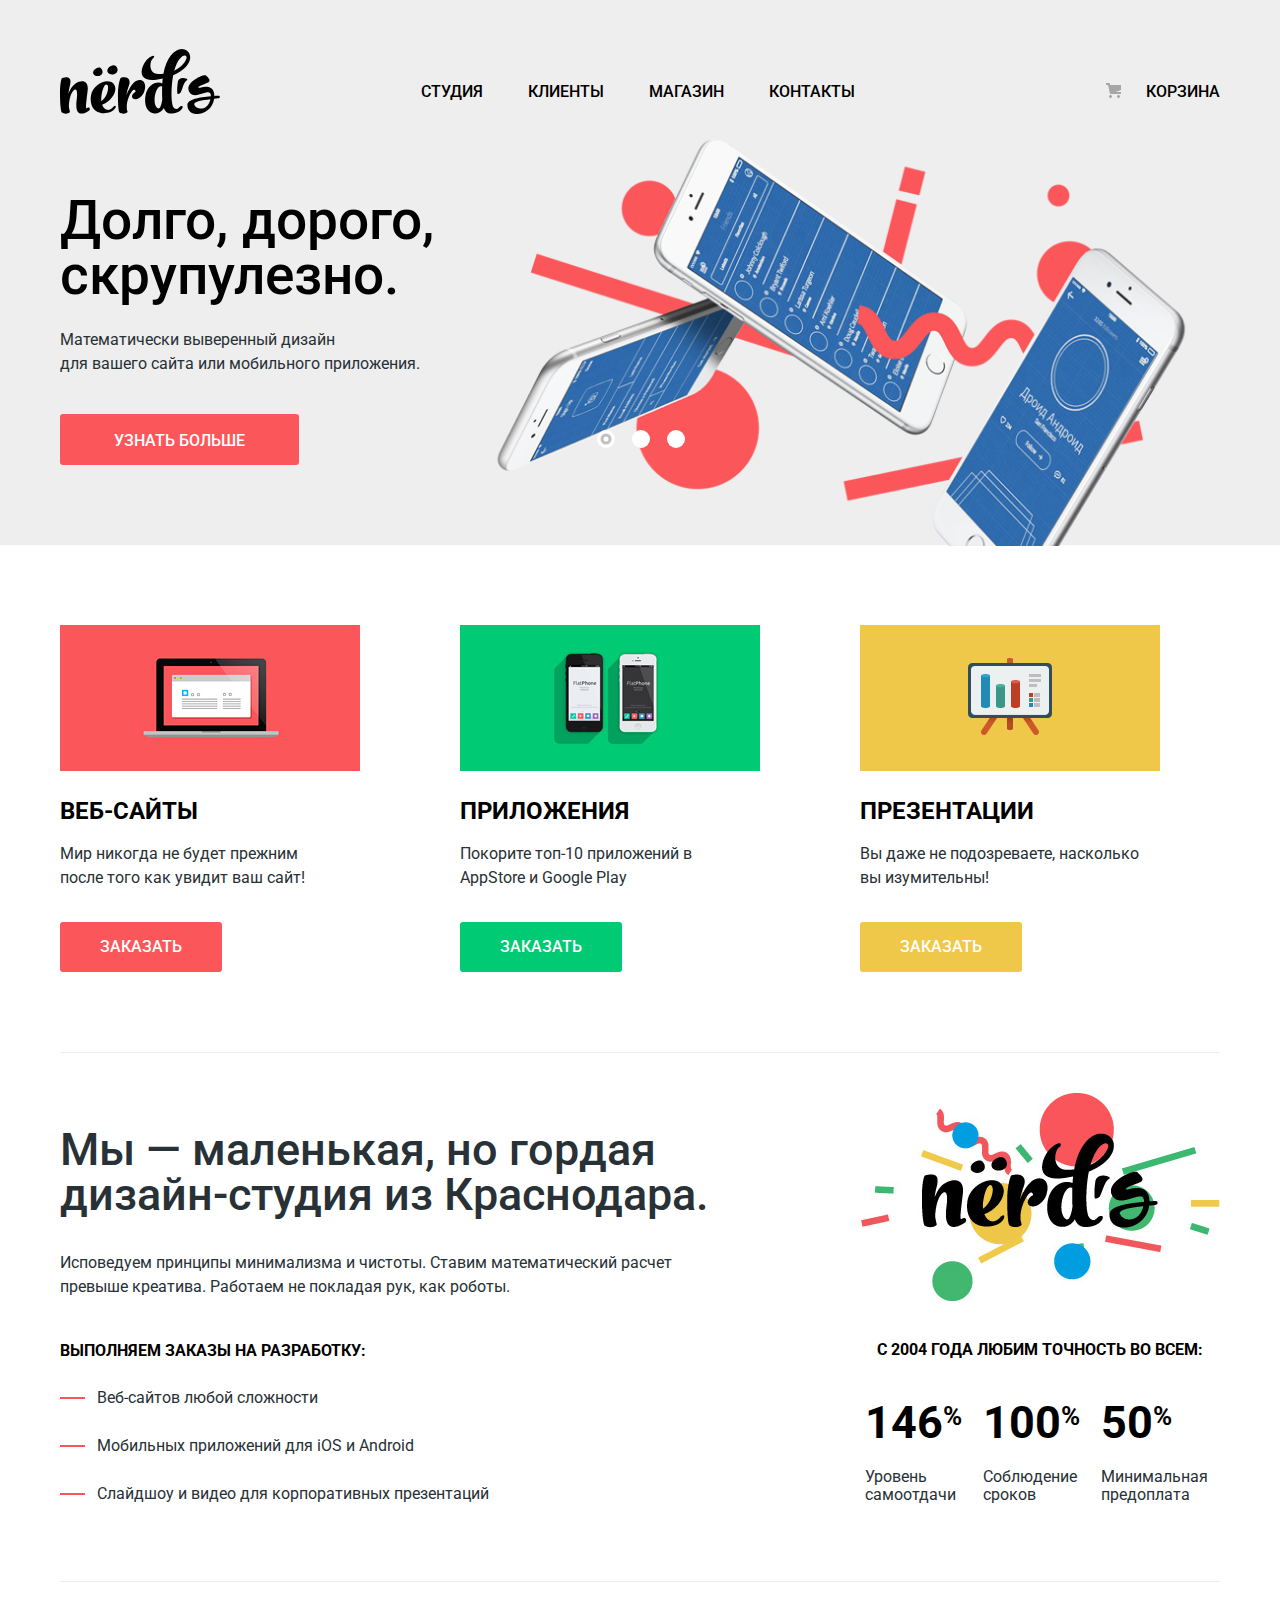
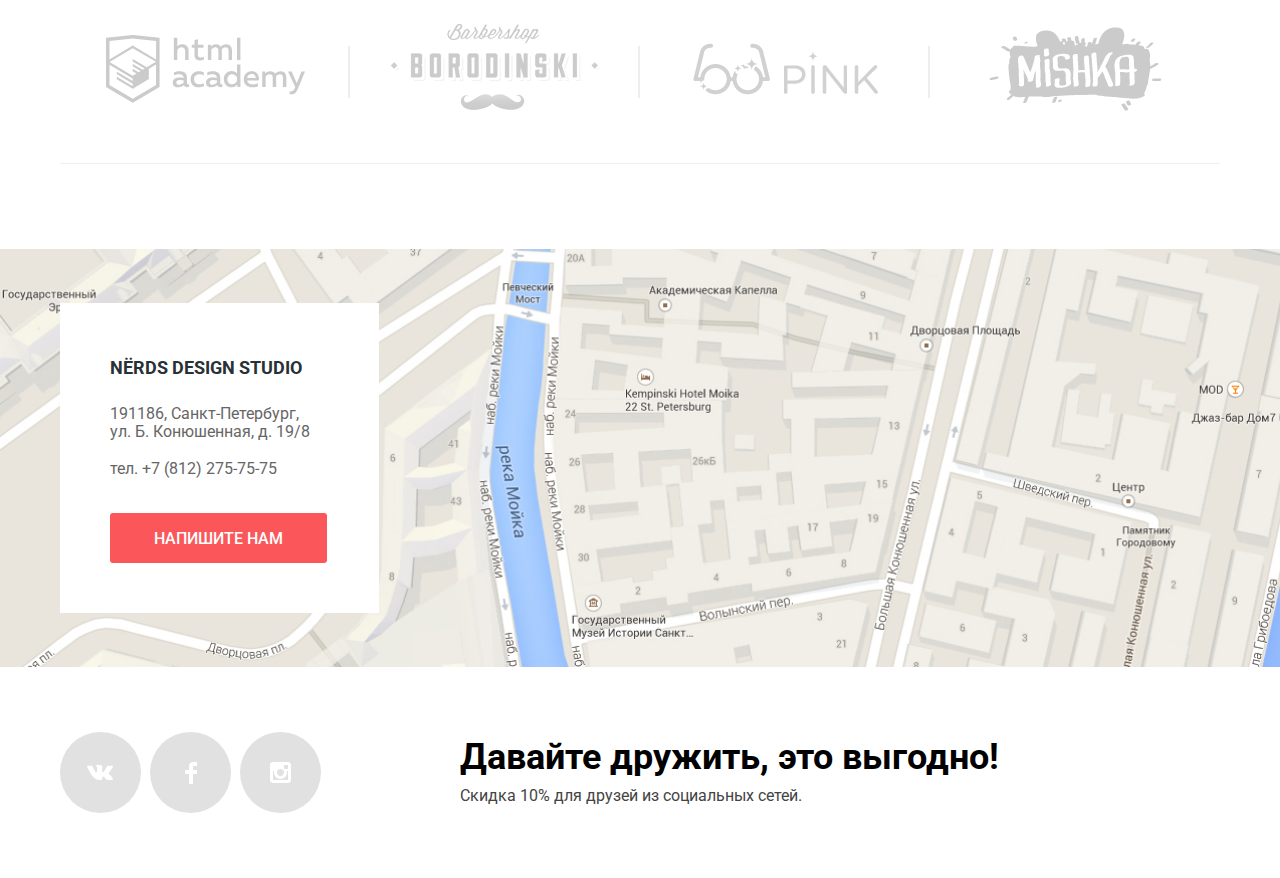
==== commit 54aacc2d: "финальные правки и завершение пп" ====
--- a/index.html
+++ b/index.html
@@ -76,16 +76,13 @@
           </div>
           <ul class="slider-control">
             <li class="slider-control-item">
-              <input class="sw-item" type="radio" id="sw_1" name="slide-switch" checked></input>
-              <label class="slider-dot" for="sw_1"></label>
+              <button class="slider-dot sd-1 active-dot slider-index-1" type="button" aria-label="Переключение на первый слайд"></button>
             </li>
             <li class="slider-control-item">
-              <input class="sw-item" type="radio" id="sw_2" name="slide-switch"></input>
-              <label class="slider-dot" for="sw_2"></label>
+              <button class="slider-dot sd-2 slider-index-2"  type="button" aria-label="Переключение на второй слайд"></button>
             </li>
             <li class="slider-control-item">
-              <input class="sw-item" type="radio" id="sw_3" name="slide-switch"></input>
-              <label class="slider-dot" for="sw_3"></label>
+              <button class="slider-dot sd-3 slider-index-3" type="button" aria-label="Переключение на третий слайд"></button>
             </li>
 
           </ul>
@@ -246,11 +243,11 @@
           <input class="modal-name-input" id="name" type="text" name="login" placeholder="Имя Фамилия">
         </div>
         <div class="form-group">
-          <label class="" for="email">Ваш e-mail</label>
+          <label class="" for="email">Ваш email</label>
           <input class="modal-email" id="email" type="email" name="login" placeholder="email@example.com">
         </div>
       </div>
-      <div class="form-group">
+      <div class="form-group form-group-last">
         <label class="" for="message">Текст письма:</label>
         <textarea class="modal-text-area" id="message" name="message" placeholder="В свободной форме"></textarea>
       </div>
--- a/css/style.css
+++ b/css/style.css
@@ -63,7 +63,7 @@
 }
 
 .index-main {
-  padding: 0 0 80px 0;
+  padding: 0 0 85px 0;
 }
 
 a {
@@ -136,6 +136,10 @@
   padding: 16px 75px;
 }
 
+.modal .btn {
+  padding: 17px 85px;
+}
+
 .btn-primary {
   background-color: var(--special-red);
 }
@@ -326,8 +330,8 @@
 
 .slider-control {
   position: absolute;
-  bottom: 10%;
-  left: 50%;
+  bottom: 79px;
+  left: 537px;
   transform: translateY(-50%);
   margin: 0;
   padding: 0;
@@ -339,29 +343,29 @@
   z-index: 10;
 }
 
-.sw-item{
+.sw-item {
   display: none;
 }
 
-.sw-item:checked + .slider-dot::before{
+ .active-dot.slider-dot::before {
   position: absolute;
   content: "";
   top: 50%;
   right: 50%;
-  transform: translate(50%,-50%);
+  transform: translate(50%, -50%);
   width: 5px;
   height: 5px;
-  border:  3px solid var(--sw-before-color);
+  border: 3px solid var(--sw-before-color);
   border-radius: 50%;
 }
 
-.slider-dot{
-  display: inline-block;
+.slider-dot {
   position: relative;
   width: 18px;
   height: 18px;
   background-color: var(--basic-white);
   border-radius: 50px;
+  outline: none;
 }
 
 .slide1,
@@ -796,6 +800,7 @@
   left: 50%;
   transform: translate(-50%, -50%);
   width: 960px;
+  min-height: 590px;
   box-sizing: border-box;
   padding: 63px 99px 84px 100px;
   background-color: var(--basic-white);
@@ -817,11 +822,15 @@
   font-size: 45px;
   line-height: 53px;
   margin: 0;
-  margin-bottom: 37px;
-}
-
-.form-group {
+  margin-bottom: 36px;
+}
+
+.login-form .form-group {
   margin-bottom: 34px;
+}
+
+.login-form .form-group-last {
+  margin-bottom: 47px;
 }
 
 .form-group label {
@@ -838,15 +847,15 @@
   font-weight: normal;
   box-sizing: border-box;
   width: 100%;
-  height: 50px;
-  padding: 16px 14px 16px 16px;
+  height: 54px;
+  padding: 15px 14px 15px 16px;
   border: 2px solid var(--special-form-border-inactiv);
   border-radius: 3px;
 }
 
 .form-group textarea {
   display: block;
-  min-height: 118px;
+  min-height: 122px;
   resize: none;
 }
 
@@ -915,7 +924,7 @@
   font-weight: 500;
   font-size: 55px;
   line-height: 55px;
-  padding: 73px 0 108px 0;
+  padding: 70px 0 110px 0;
   margin: 0;
   color: var(--basic-black);
   text-align: center;
@@ -928,7 +937,7 @@
 .filter-form fieldset {
   border: none;
   padding: 0;
-  margin: 0 0 49px 0;
+  margin: 0 0 51px 0;
 }
 
 .filter-form legend {
@@ -941,7 +950,7 @@
 }
 
 .filter-form .price-legend {
-  margin-bottom: 48px;
+  margin-bottom: 50px;
 }
 
 .filter-form-list {
@@ -961,7 +970,7 @@
   padding-left: 36px;
 }
 
-.filter-input-radio + label::before {
+.filter-input-radio+label::before {
   content: "";
   position: absolute;
   top: -2px;
@@ -972,7 +981,7 @@
   border-radius: 50%;
 }
 
-.filter-input-radio:checked + label::after {
+.filter-input-radio:checked+label::after {
   content: "";
   position: absolute;
   top: 4px;
@@ -983,7 +992,7 @@
   background-color: var(--special-radio-button-normal-color);
 }
 
-.filter-input-checkbox + label::before {
+.filter-input-checkbox+label::before {
   content: "";
   position: absolute;
   top: -3px;
@@ -995,33 +1004,33 @@
   opacity: 0.4;
 }
 
-.filter-input-checkbox:checked + label::before {
+.filter-input-checkbox:checked+label::before {
   background-image: url(../img/checkbox-on.svg);
 }
 
-.filter-input-radio:hover + label::before,
-.filter-input-radio:focus + label::before {
+.filter-input-radio:hover+label::before,
+.filter-input-radio:focus+label::before {
   border-color: var(--special-radio-button-hover-color);
 }
 
-.filter-input-radio:hover + label::after,
-.filter-input-radio:focus + label::after {
+.filter-input-radio:hover+label::after,
+.filter-input-radio:focus+label::after {
   background-color: var(--special-radio-button-hover-color);
 }
 
-.filter-input-checkbox:hover + label::before,
-.filter-input-checkbox:focus + label::before {
+.filter-input-checkbox:hover+label::before,
+.filter-input-checkbox:focus+label::before {
   opacity: 1;
 }
 
-.filter-input-radio:disabled + label::before,
-.filter-input-radio:disabled + label::after,
-.filter-input-checkbox:disabled + label::before {
+.filter-input-radio:disabled+label::before,
+.filter-input-radio:disabled+label::after,
+.filter-input-checkbox:disabled+label::before {
   opacity: 0.1;
 }
 
-.filter-input-checkbox:disabled + label,
-.filter-input-radio:disabled + label {
+.filter-input-checkbox:disabled+label,
+.filter-input-radio:disabled+label {
   opacity: 0.3;
 }
 
@@ -1086,7 +1095,7 @@
   list-style: none;
   padding: 0;
   margin: 0;
-  margin-bottom: 55px;
+  margin-bottom: 58px;
 }
 
 .catalog-item {
@@ -1133,7 +1142,7 @@
   max-height: 80%;
   box-sizing: border-box;
   background-color: var(--basic-grey);
-  padding: 14px 63px 44px 65px;
+  padding: 14px 63px 40px 65px;
   text-align: center;
   overflow-y: auto;
   opacity: 0;
@@ -1220,8 +1229,8 @@
 
 .close-btn {
   position: absolute;
-  top: 50px;
-  right: 50px;
+  top: 80px;
+  right: 90px;
   width: 21px;
   height: 21px;
   background-color: transparent;
@@ -1307,15 +1316,16 @@
   color: var(--basic-extra-dark);
   border: none;
   border-radius: 5px;
-  background:  var(--special-range-color);
+  background: var(--special-range-color);
   font-family: inherit;
   font-size: inherit;
 }
 
 @keyframes shake {
+
   0%,
   100% {
-    left: 50%;
+    transform: translate(-50%, -50%);
   }
 
   10%,
@@ -1323,25 +1333,25 @@
   50%,
   70%,
   90% {
-    left: 52%;
+    transform: translate(calc(-50% - 10px), -50%);
   }
 
   20%,
   40%,
   60%,
   80% {
-    left: 48%;;
+    transform: translate(calc(-50% + 10px), -50%);
+    ;
   }
 }
 
 @keyframes left-ride {
-  0%
-   {
-    left: -20%;
+  0% {
+    transform: translate(calc(-50% - 2000px), -50%);
   }
 
 
   100% {
-    left: 50%;
+    transform: translate(-50%, -50%);
   }
 }
